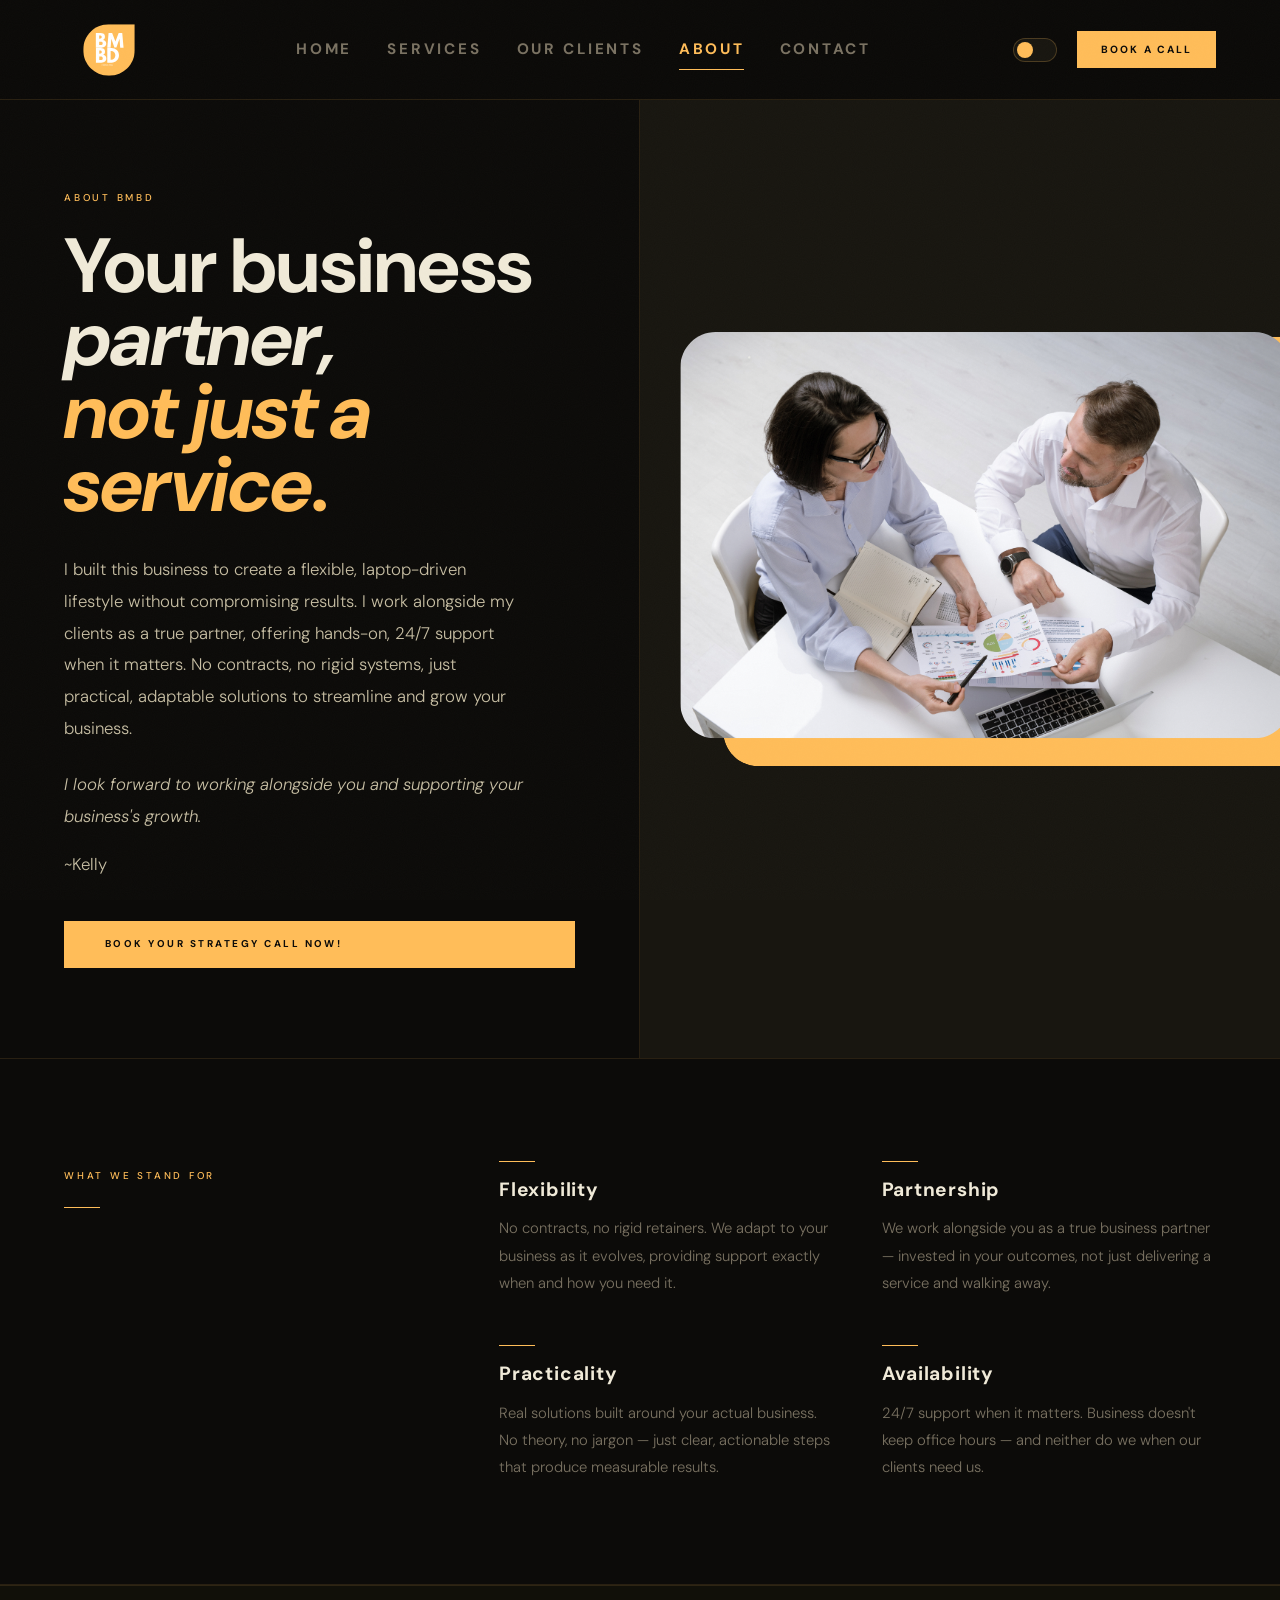
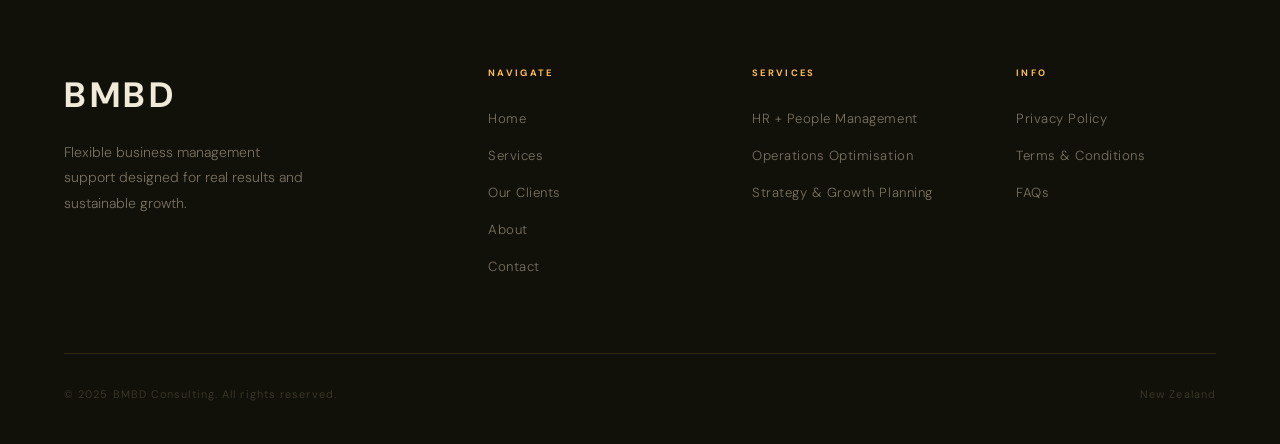
==== about.html @ 0a95f067 "Add full SEO audit improvements across all pages - Add keyword-rich title tags, meta descriptions, c" ====
<!DOCTYPE html>
<html lang="en">
<head>
<meta charset="UTF-8"/>
<meta name="viewport" content="width=device-width,initial-scale=1.0"/>
<title>About BMBD — Our Story & Consulting Approach | New Zealand</title>
<meta name="description" content="Meet Kelly, founder of BMBD Consulting. A flexible, no-contract business partner offering hands-on HR, operations, and strategy support for New Zealand businesses."/>
<meta name="robots" content="index, follow"/>
<link rel="canonical" href="https://bmbd.co.nz/about.html"/>
<meta property="og:type" content="website"/>
<meta property="og:url" content="https://bmbd.co.nz/about.html"/>
<meta property="og:title" content="About BMBD — Our Story & Consulting Approach | New Zealand"/>
<meta property="og:description" content="Meet Kelly, founder of BMBD Consulting. A flexible, no-contract business partner offering hands-on HR, operations, and strategy support for New Zealand businesses."/>
<meta property="og:site_name" content="BMBD Consulting"/>
<meta name="twitter:card" content="summary_large_image"/>
<meta name="twitter:title" content="About BMBD — Our Story & Consulting Approach | New Zealand"/>
<meta name="twitter:description" content="Meet Kelly, founder of BMBD Consulting. A flexible, no-contract business partner offering hands-on HR, operations, and strategy support for New Zealand businesses."/>
<link rel="preconnect" href="https://fonts.googleapis.com"/>
<link rel="preconnect" href="https://fonts.gstatic.com" crossorigin/>
<link href="https://fonts.googleapis.com/css2?family=DM+Sans:ital,opsz,wght@0,9..40,300;0,9..40,400;0,9..40,500;0,9..40,700;0,9..40,800;1,9..40,300;1,9..40,400;1,9..40,700&display=swap" rel="stylesheet"/>
<link rel="stylesheet" href="css/global.css"/>
<link rel="stylesheet" href="css/pages.css"/>
<style>
.nav-logo-img { height:90px;width:auto;display:block;transition:opacity 0.2s; }
.nav-logo-img:hover { opacity:0.8; }
[data-theme="light"] .nav-logo-img { filter:brightness(0) invert(0); }
.about-ai-img { width:100%;height:100%;object-fit:cover;object-position:center top;display:block;min-height:420px; }
</style>
</head>
<body>
<nav>
  <a href="index.html"><img src="logo.svg" alt="BMBD Consulting" class="nav-logo-img"/></a>
  <ul class="nav-links">
    <li><a href="index.html">Home</a></li>
    <li><a href="services.html">Services</a></li>
    <li><a href="testimonials.html">Our Clients</a></li>
    <li><a href="about.html">About</a></li>
    <li><a href="contact.html">Contact</a></li>
  </ul>
  <div class="nav-right">
    <button class="theme-btn" aria-label="Toggle theme"></button>
    <a href="contact.html" class="nav-book">Book a Call</a>
    <button class="hamburger" onclick="toggleMenu()" aria-label="Menu"><span></span><span></span><span></span></button>
  </div>
</nav>
<div class="mobile-menu" id="mobileMenu">
  <a href="index.html" onclick="closeMenu()">Home</a>
  <a href="services.html" onclick="closeMenu()">Services</a>
  <a href="testimonials.html" onclick="closeMenu()">Our Clients</a>
  <a href="about.html" onclick="closeMenu()">About</a>
  <a href="contact.html" onclick="closeMenu()">Contact</a>
</div>
<div class="page">
  <!-- HERO -->
  <section class="about-hero">
    <div class="about-hero-left reveal">
      <span class="eyebrow" style="margin-bottom:1.5rem;display:block;">About BMBD</span>
      <h1 class="display-lg">Your business<br><em class="italic">partner,</em><br><em class="italic gold">not just a service.</em></h1>
      <p class="body-lg" style="max-width:460px;margin-top:2rem;margin-bottom:1.5rem;">I built this business to create a flexible, laptop-driven lifestyle without compromising results. I work alongside my clients as a true partner, offering hands-on, 24/7 support when it matters. No contracts, no rigid systems, just practical, adaptable solutions to streamline and grow your business.</p>
      <p class="body-lg" style="max-width:460px;margin-bottom:1rem;font-style:italic;">I look forward to working alongside you and supporting your business's growth.</p>
      <p class="body-lg" style="max-width:460px;margin-bottom:2.5rem;">~Kelly</p>
      <a href="contact.html" class="btn btn-gold">Book your strategy call now!</a>
    </div>
    <div class="about-hero-right">
      <img src="img-about.svg" alt="Kelly — BMBD Consulting" class="about-ai-img"/>
    </div>
  </section>

  <!-- VALUES -->
  <section style="padding:8vw 5vw;border-bottom:1px solid var(--border);">
    <div style="display:grid;grid-template-columns:1fr 2fr;gap:6vw;align-items:start;">
      <div>
        <span class="eyebrow">What We Stand For</span>
        <div class="rule-gold" style="margin-top:1.25rem;"></div>
      </div>
      <div class="values-grid">
        <div class="value-item reveal">
          <span class="rule-gold"></span>
          <span class="value-title">Flexibility</span>
          <p class="body-md">No contracts, no rigid retainers. We adapt to your business as it evolves, providing support exactly when and how you need it.</p>
        </div>
        <div class="value-item reveal" style="transition-delay:0.1s;">
          <span class="rule-gold"></span>
          <span class="value-title">Partnership</span>
          <p class="body-md">We work alongside you as a true business partner — invested in your outcomes, not just delivering a service and walking away.</p>
        </div>
        <div class="value-item reveal" style="transition-delay:0.2s;">
          <span class="rule-gold"></span>
          <span class="value-title">Practicality</span>
          <p class="body-md">Real solutions built around your actual business. No theory, no jargon — just clear, actionable steps that produce measurable results.</p>
        </div>
        <div class="value-item reveal" style="transition-delay:0.3s;">
          <span class="rule-gold"></span>
          <span class="value-title">Availability</span>
          <p class="body-md">24/7 support when it matters. Business doesn't keep office hours — and neither do we when our clients need us.</p>
        </div>
      </div>
    </div>
  </section>
</div>
<footer>
  <div class="footer-inner">
    <div>
      <div class="footer-brand">BMBD</div>
      <p class="footer-tagline">Flexible business management support designed for real results and sustainable growth.</p>
    </div>
    <div>
      <div class="footer-col-title">Navigate</div>
      <ul class="footer-links">
        <li><a href="index.html">Home</a></li>
        <li><a href="services.html">Services</a></li>
        <li><a href="testimonials.html">Our Clients</a></li>
        <li><a href="about.html">About</a></li>
        <li><a href="contact.html">Contact</a></li>
      </ul>
    </div>
    <div>
      <div class="footer-col-title">Services</div>
      <ul class="footer-links">
        <li><a href="services.html">HR + People Management</a></li>
        <li><a href="services.html">Operations Optimisation</a></li>
        <li><a href="services.html">Strategy & Growth Planning</a></li>
      </ul>
    </div>
    <div>
      <div class="footer-col-title">Info</div>
      <ul class="footer-links">
        <li><a href="#">Privacy Policy</a></li>
        <li><a href="#">Terms & Conditions</a></li>
        <li><a href="#">FAQs</a></li>
      </ul>
    </div>
  </div>
  <div class="footer-bottom">
    <span class="footer-copy">© 2025 BMBD Consulting. All rights reserved.</span>
    <span class="footer-copy">New Zealand</span>
  </div>
</footer>
<script src="js/global.js"></script>
</body>
</html>
---- css/global.css ----
@import url('https://fonts.googleapis.com/css2?family=DM+Sans:ital,opsz,wght@0,9..40,300;0,9..40,400;0,9..40,500;0,9..40,700;0,9..40,800;1,9..40,300;1,9..40,400;1,9..40,700&display=swap');

*, *::before, *::after { box-sizing: border-box; margin: 0; padding: 0; }

:root {
  /* DARK (default) */
  --bg:           #0C0B09;
  --bg2:          #111009;
  --bg3:          #181610;
  --surface:      #1E1C14;
  --ink:          #F0EAD8;
  --ink2:         #C8BFA4;
  --ink3:         #7A7262;
  --ink4:         #3A3628;
  --gold:         #FFBD59;
  --gold2:        #FFD07A;
  --gold-faint:   rgba(255,189,89,0.08);
  --border:       rgba(255,189,89,0.12);
  --border2:      rgba(255,189,89,0.22);
  --white:        #F0EAD8;
  --nav-h:        100px;
  --ease:         cubic-bezier(0.4, 0, 0.2, 1);
}

[data-theme="light"] {
  --bg:           #F5F0E8;
  --bg2:          #EDE8DF;
  --bg3:          #E4DDD1;
  --surface:      #FFFFFF;
  --ink:          #1A1810;
  --ink2:         #3A3628;
  --ink3:         #7A7262;
  --ink4:         #B8B0A0;
  --gold:         #CC9900;
  --gold2:        #E8A800;
  --gold-faint:   rgba(204,153,0,0.07);
  --border:       rgba(204,153,0,0.15);
  --border2:      rgba(204,153,0,0.30);
  --white:        #FFFFFF;
}

html { scroll-behavior: smooth; }

body {
  font-family: 'DM Sans', sans-serif;
  background: var(--bg);
  color: var(--ink);
  line-height: 1.65;
  overflow-x: hidden;
  transition: background 0.45s var(--ease), color 0.45s var(--ease);
}

/* grain */
body::after {
  content: '';
  position: fixed; inset: 0;
  pointer-events: none;
  z-index: 9000;
  opacity: 0.022;
  background-image: url("data:image/svg+xml,%3Csvg viewBox='0 0 200 200' xmlns='http://www.w3.org/2000/svg'%3E%3Cfilter id='n'%3E%3CfeTurbulence type='fractalNoise' baseFrequency='0.85' numOctaves='4' stitchTiles='stitch'/%3E%3C/filter%3E%3Crect width='100%25' height='100%25' filter='url(%23n)'/%3E%3C/svg%3E");
  background-size: 180px;
}

/* ── NAV ── */
nav {
  position: fixed; top: 0; left: 0; right: 0;
  z-index: 800;
  height: var(--nav-h);
  display: flex; align-items: center; justify-content: space-between;
  padding: 0 5vw;
  background: rgba(12,11,9,0.88);
  backdrop-filter: blur(18px);
  -webkit-backdrop-filter: blur(18px);
  border-bottom: 1px solid var(--border);
  transition: background 0.45s var(--ease), border-color 0.45s var(--ease);
}

[data-theme="light"] nav {
  background: rgba(245,240,232,0.88);
}

.nav-logo {
  font-family: 'DM Sans', sans-serif;
  font-size: 1.65rem;
  font-weight: 700;
  letter-spacing: 0.12em;
  text-transform: uppercase;
  color: var(--ink);
  text-decoration: none;
  line-height: 1;
}

.nav-logo span { color: var(--gold); }

.nav-links {
  display: flex; gap: 0; list-style: none;
}

.nav-links a {
  display: block;
  padding: 0.45rem 1.1rem;
  font-size: 0.95rem;
  font-weight: 700;
  letter-spacing: 0.18em;
  text-transform: uppercase;
  color: var(--ink3);
  text-decoration: none;
  position: relative;
  transition: color 0.25s, font-weight 0.15s;
}

.nav-links a::after {
  content: '';
  position: absolute;
  bottom: -1px; left: 1.1rem; right: 1.1rem;
  height: 1px;
  background: var(--gold);
  transform: scaleX(0);
  transition: transform 0.3s var(--ease);
}

/* hover = normal weight (not bold), just colour change */
.nav-links a:hover { color: var(--ink); font-weight: 400; }
.nav-links a:hover::after,
.nav-links a.active::after { transform: scaleX(1); }
.nav-links a.active { color: var(--gold); }

.nav-right { display: flex; align-items: center; gap: 1.25rem; }

/* theme toggle */
.theme-btn {
  width: 44px; height: 24px;
  background: var(--bg3);
  border: 1px solid var(--border2);
  border-radius: 12px;
  position: relative;
  cursor: pointer;
  transition: background 0.3s;
  flex-shrink: 0;
}
.theme-btn::after {
  content: '';
  position: absolute;
  top: 3px; left: 3px;
  width: 16px; height: 16px;
  border-radius: 50%;
  background: var(--gold);
  transition: transform 0.3s var(--ease);
}
[data-theme="light"] .theme-btn::after { transform: translateX(20px); }

.nav-book {
  font-family: 'DM Sans', sans-serif;
  font-size: 0.65rem;
  font-weight: 700;
  letter-spacing: 0.2em;
  text-transform: uppercase;
  color: var(--bg);
  background: var(--gold);
  border: none;
  padding: 0.6rem 1.5rem;
  text-decoration: none;
  transition: background 0.25s, color 0.25s, font-size 0.25s, letter-spacing 0.25s, padding 0.25s;
}
[data-theme="light"] .nav-book { color: #1A1810; }
.nav-book:hover {
  background: var(--gold2);
  font-size: 0.8rem;
  letter-spacing: 0.25em;
  padding: 0.6rem 1.8rem;
}

.hamburger {
  display: none; flex-direction: column; gap: 5px;
  background: none; border: none; padding: 4px; cursor: pointer;
}
.hamburger span { display: block; width: 22px; height: 1px; background: var(--ink); transition: all 0.3s; }

.mobile-menu {
  display: none; position: fixed; top: var(--nav-h); left: 0; right: 0;
  background: var(--bg2); border-bottom: 1px solid var(--border);
  padding: 2rem 5vw; z-index: 799;
  flex-direction: column; gap: 0;
}
.mobile-menu.open { display: flex; }
.mobile-menu a {
  font-family: 'DM Sans', sans-serif;
  font-size: 2rem; font-weight: 700;
  letter-spacing: 0.06em;
  color: var(--ink); text-decoration: none;
  padding: 1rem 0; border-bottom: 1px solid var(--border);
  transition: color 0.2s;
}
.mobile-menu a:hover { color: var(--gold); }

/* ── PAGE WRAPPER ── */
.page { padding-top: var(--nav-h); }

/* ── TYPE SCALE ── */
.display-xl {
  font-family: 'DM Sans', sans-serif;
  font-size: clamp(4.5rem, 11vw, 13rem);
  font-weight: 800; line-height: 0.92; letter-spacing: -0.02em;
  color: var(--ink);
}
.display-lg {
  font-family: 'DM Sans', sans-serif;
  font-size: clamp(2.8rem, 6vw, 7rem);
  font-weight: 700; line-height: 0.95; letter-spacing: -0.01em;
  color: var(--ink);
}
.display-md {
  font-family: 'DM Sans', sans-serif;
  font-size: clamp(2rem, 4vw, 4.5rem);
  font-weight: 700; line-height: 1.05;
  color: var(--ink);
}
.display-sm {
  font-family: 'DM Sans', sans-serif;
  font-size: clamp(1.4rem, 2.5vw, 2.2rem);
  font-weight: 700; line-height: 1.2;
  color: var(--ink);
}

.eyebrow {
  font-size: 0.62rem; font-weight: 500;
  letter-spacing: 0.28em; text-transform: uppercase;
  color: var(--gold);
}

.body-lg { font-size: 1.05rem; font-weight: 300; line-height: 1.9; color: var(--ink2); }
.body-md { font-size: 0.925rem; font-weight: 300; line-height: 1.85; color: var(--ink3); }

/* ── BUTTONS ── */
.btn {
  display: inline-block;
  font-family: 'DM Sans', sans-serif;
  font-size: 0.62rem; font-weight: 700;
  letter-spacing: 0.25em; text-transform: uppercase;
  padding: 0.9rem 2.5rem;
  text-decoration: none;
  border: 1px solid currentColor;
  transition: background 0.3s, color 0.3s, border-color 0.3s;
  cursor: pointer;
}
.btn-gold { background: var(--gold); color: var(--bg); border-color: var(--gold); }
.btn-gold:hover { background: var(--gold2); border-color: var(--gold2); }
.btn-outline { background: transparent; color: var(--gold); border-color: var(--border2); }
.btn-outline:hover { background: var(--gold-faint); border-color: var(--gold); }
.btn-ghost { background: transparent; color: var(--ink2); border-color: var(--border); }
.btn-ghost:hover { border-color: var(--gold); color: var(--gold); }

/* ── DIVIDERS ── */
.rule { width: 100%; height: 1px; background: var(--border); }
.rule-gold { width: 36px; height: 1px; background: var(--gold); display: block; }

/* marquee removed */

/* ── SCROLL REVEAL ── */
.reveal { opacity: 0; transform: translateY(24px); transition: opacity 0.75s var(--ease), transform 0.75s var(--ease); }
.reveal.visible { opacity: 1; transform: translateY(0); }

/* ── FOOTER ── */
footer {
  background: var(--bg2);
  border-top: 1px solid var(--border);
  padding: 5rem 5vw 2.5rem;
}
.footer-inner {
  display: grid;
  grid-template-columns: 1.8fr 1fr 1fr 1fr;
  gap: 4rem;
  padding-bottom: 4rem;
  border-bottom: 1px solid var(--border);
  margin-bottom: 2rem;
}
.footer-brand {
  font-family: 'DM Sans', sans-serif;
  font-size: 2.2rem; font-weight: 700; letter-spacing: 0.1em;
  text-transform: uppercase; color: var(--ink); margin-bottom: 1rem;
}
.footer-tagline { font-size: 0.875rem; font-weight: 300; color: var(--ink3); line-height: 1.8; max-width: 240px; }
.footer-col-title { font-size: 0.58rem; font-weight: 700; letter-spacing: 0.25em; text-transform: uppercase; color: var(--gold); margin-bottom: 1.5rem; }
.footer-links { list-style: none; }
.footer-links li { margin-bottom: 0.65rem; }
.footer-links a { font-size: 0.825rem; font-weight: 300; color: var(--ink3); text-decoration: none; letter-spacing: 0.04em; transition: color 0.2s; }
.footer-links a:hover { color: var(--gold); }
.footer-bottom { display: flex; justify-content: space-between; align-items: center; }
.footer-copy { font-size: 0.68rem; letter-spacing: 0.1em; color: var(--ink4); }

/* ── UTIL ── */
.gold { color: var(--gold); }
.italic { font-style: italic; }
.pad-section { padding: 8vw 5vw; }
.pad-h { padding-left: 5vw; padding-right: 5vw; }

/* page enter */
@keyframes fadeUp { from { opacity:0; transform:translateY(18px); } to { opacity:1; transform:translateY(0); } }
.page-enter { animation: fadeUp 0.6s var(--ease) both; }

/* ── RESPONSIVE ── */
@media (max-width: 900px) {
  .nav-links, .nav-book { display: none; }
  .hamburger { display: flex; }
  .footer-inner { grid-template-columns: 1fr 1fr; gap: 2.5rem; }
}
@media (max-width: 580px) {
  .footer-inner { grid-template-columns: 1fr; }
  .footer-bottom { flex-direction: column; gap: 0.5rem; text-align: center; }
}
---- css/pages.css ----
/* ═══════════════════════════════
   ABOUT
═══════════════════════════════ */
.about-hero {
  display: grid; grid-template-columns: 1fr 1fr;
  border-bottom: 1px solid var(--border);
  min-height: calc(70vh - var(--nav-h));
}
.about-hero-left {
  padding: 7vw 5vw;
  display: flex; flex-direction: column; justify-content: center;
  border-right: 1px solid var(--border);
}
.about-hero-right {
  background: var(--bg3);
  display: flex; align-items: stretch; justify-content: center;
  overflow: hidden;
  min-height: 480px;
}
.about-frame {
  border: 1px solid var(--border2);
  padding: 3rem;
  position: relative;
}
.about-frame::before {
  content: '';
  position: absolute;
  top: 12px; left: 12px; right: -12px; bottom: -12px;
  border: 1px solid var(--border);
  pointer-events: none;
}

.about-philosophy {
  display: grid; grid-template-columns: 1fr 2fr;
  gap: 6vw; align-items: start;
  padding: 8vw 5vw;
  border-bottom: 1px solid var(--border);
}
.philosophy-quote {
  font-family: 'DM Sans', sans-serif;
  font-size: clamp(1.3rem, 2.5vw, 2rem);
  font-weight: 700; font-style: italic;
  line-height: 1.55; color: var(--ink);
  border-left: 1px solid var(--gold);
  padding-left: 2rem;
}

.values-grid {
  display: grid; grid-template-columns: 1fr 1fr;
  gap: 3rem;
}
.value-item { }
.value-title {
  font-family: 'DM Sans', sans-serif;
  font-size: 1.2rem; font-weight: 700; letter-spacing: 0.04em;
  color: var(--ink); margin-bottom: 0.6rem; margin-top: 0.75rem;
  display: block;
}

.about-team { padding: 8vw 5vw; }
.team-grid {
  display: grid; grid-template-columns: repeat(3, 1fr);
  gap: 1px; background: var(--border);
  margin-top: 3.5rem;
}
.team-card {
  background: var(--bg);
  padding: 2.75rem 2.25rem;
  transition: background 0.3s var(--ease);
}
.team-card:hover { background: var(--bg3); }
.team-initials {
  width: 52px; height: 52px;
  border: 1px solid var(--border2);
  display: flex; align-items: center; justify-content: center;
  font-family: 'DM Sans', sans-serif;
  font-size: 1rem; letter-spacing: 0.1em; color: var(--gold);
  margin-bottom: 1.5rem;
}
.team-name {
  font-family: 'DM Sans', sans-serif;
  font-size: 1.25rem; font-weight: 700; letter-spacing: 0.04em;
  color: var(--ink); display: block; margin-bottom: 0.2rem;
}
.team-role { font-size: 0.6rem; font-weight: 700; letter-spacing: 0.2em; text-transform: uppercase; color: var(--gold); display: block; margin-bottom: 1rem; }
.team-bio { font-size: 0.85rem; font-weight: 300; color: var(--ink3); line-height: 1.8; }

/* ═══════════════════════════════
   SERVICES
═══════════════════════════════ */
.services-hero {
  padding: 7vw 5vw 0;
  border-bottom: 1px solid var(--border);
}
.services-hero-split {
  display: grid;
  grid-template-columns: 1fr 1fr;
  gap: 5vw;
  align-items: stretch;
  padding-bottom: 5vw;
}
.services-hero-text { display: flex; flex-direction: column; justify-content: center; }
.services-hero-img-wrap {
  overflow: hidden;
  border: 1px solid var(--border2);
  min-height: 480px;
  position: relative;
}
.services-photo-img {
  position: absolute;
  inset: 0;
  width: 100%;
  height: 100%;
  object-fit: cover;
  object-position: center;
  display: block;
}

.services-list {
  padding: 3vw 5vw 4vw;
  display: flex; flex-direction: column; gap: 0.75rem;
}
.service-row {
  display: grid;
  grid-template-columns: 72px 1.2fr 1.8fr 120px;
  gap: 3rem; align-items: center;
  padding: 2rem 2.25rem;
  border: 1px solid var(--border2);
  border-left: 4px solid var(--gold);
  background: var(--bg2);
  position: relative; overflow: hidden;
  transition: background 0.3s var(--ease), box-shadow 0.3s var(--ease);
  cursor: default;
}
.service-row:hover {
  background: var(--bg3);
  box-shadow: 0 4px 24px rgba(255,189,89,0.08);
}

.service-num {
  font-family: 'DM Sans', sans-serif;
  font-size: 1rem; font-weight: 700;
  color: var(--gold);
  width: 52px; height: 52px;
  border: 2px solid var(--gold);
  background: var(--gold-faint);
  display: flex; align-items: center; justify-content: center;
  flex-shrink: 0;
  transition: color 0.3s, background 0.3s;
}
.service-row:hover .service-num { background: var(--gold); color: var(--bg); }

.service-name {
  font-family: 'DM Sans', sans-serif;
  font-size: 1.5rem; font-weight: 700; letter-spacing: 0.02em; color: var(--ink);
}
.service-desc { font-size: 0.85rem; font-weight: 300; color: var(--ink3); line-height: 1.8; }
.service-tag {
  font-size: 0.58rem; font-weight: 700; letter-spacing: 0.2em;
  text-transform: uppercase; color: var(--ink4);
  border: 1px solid var(--border); padding: 0.35rem 0.9rem;
  text-align: center; white-space: nowrap;
  transition: border-color 0.3s, color 0.3s;
}
.service-row:hover .service-tag { border-color: var(--gold); color: var(--gold); }

.process-section {
  background: var(--bg2);
  padding: 8vw 5vw;
  border-top: 1px solid var(--border);
}
.process-grid {
  display: grid; grid-template-columns: repeat(4,1fr);
  gap: 3rem; margin-top: 4rem;
}
.process-item { }
.process-step-num {
  font-family: 'DM Sans', sans-serif;
  font-size: 4rem; font-weight: 700; line-height: 1;
  color: var(--border); display: block; margin-bottom: 1rem;
}
.process-step-name {
  font-family: 'DM Sans', sans-serif;
  font-size: 1.2rem; font-weight: 700; letter-spacing: 0.04em;
  color: var(--ink); display: block; margin-bottom: 0.75rem;
}

.services-cta {
  padding: 6vw 5vw;
  display: flex; align-items: center; justify-content: space-between;
  background: var(--bg3);
  border-top: 1px solid var(--border);
  flex-wrap: wrap; gap: 2rem;
}

/* ═══════════════════════════════
   TESTIMONIALS
═══════════════════════════════ */
.testimonials-hero {
  padding: 7vw 5vw;
  text-align: center;
  border-bottom: 1px solid var(--border);
}
.testimonials-hero .display-lg { margin: 1.25rem auto 0; max-width: 700px; }

.featured-testimonials {
  display: grid; grid-template-columns: 1fr 1fr;
  gap: 1px; background: var(--border);
  border-bottom: 1px solid var(--border);
}
.t-featured {
  background: var(--bg);
  padding: 4rem 4vw;
  position: relative;
  transition: background 0.3s var(--ease);
}
.t-featured:hover { background: var(--bg3); }

.t-quote-dec {
  font-family: 'DM Sans', sans-serif;
  font-size: 6rem; line-height: 0.6;
  color: var(--gold); opacity: 0.15;
  position: absolute; top: 2.5rem; left: 3rem;
  pointer-events: none;
}

.t-stars { color: var(--gold); letter-spacing: 3px; font-size: 0.7rem; margin-bottom: 1.5rem; }

.t-body {
  font-family: 'DM Sans', sans-serif;
  font-size: 1.1rem; font-weight: 400; font-style: italic;
  color: var(--ink2); line-height: 1.9; margin-bottom: 2.5rem;
}

.t-author {
  display: flex; align-items: center; gap: 1rem;
  padding-top: 1.5rem; border-top: 1px solid var(--border);
}
.t-avatar {
  width: 40px; height: 40px;
  border: 1px solid var(--border2);
  display: flex; align-items: center; justify-content: center;
  font-family: 'DM Sans', sans-serif;
  font-size: 0.85rem; letter-spacing: 0.08em; color: var(--gold);
  flex-shrink: 0;
}
.t-name { font-size: 0.78rem; font-weight: 700; letter-spacing: 0.1em; text-transform: uppercase; color: var(--ink); display: block; }
.t-role { font-size: 0.7rem; font-weight: 300; color: var(--ink3); margin-top: 0.15rem; }

.t-grid-section { padding: 7vw 5vw; }
.t-grid {
  display: grid; grid-template-columns: repeat(3,1fr);
  gap: 1px; background: var(--border); margin-top: 3rem;
}
.t-card {
  background: var(--bg); padding: 2.5rem 2rem;
  transition: background 0.3s var(--ease);
}
.t-card:hover { background: var(--bg3); }
.t-card-body {
  font-family: 'DM Sans', sans-serif;
  font-size: 1rem; font-weight: 400; font-style: italic;
  color: var(--ink2); line-height: 1.85; margin-bottom: 1.5rem;
}

.t-cta {
  padding: 6vw 5vw;
  display: flex; align-items: center; justify-content: space-between;
  border-top: 1px solid var(--border);
  background: var(--bg2); flex-wrap: wrap; gap: 2rem;
}

/* ═══════════════════════════════
   CONTACT
═══════════════════════════════ */
.contact-layout {
  display: grid; grid-template-columns: 1fr 1fr;
  min-height: calc(100vh - var(--nav-h));
}

.contact-left {
  background: var(--bg2);
  border-right: 1px solid var(--border);
  padding: 7vw 5vw;
  display: flex; flex-direction: column; justify-content: space-between;
  position: relative; overflow: hidden;
}

.contact-left::before {
  content: '';
  position: absolute; bottom: -120px; right: -80px;
  width: 320px; height: 320px;
  border-radius: 50%;
  border: 1px solid var(--border);
  pointer-events: none;
}
.contact-left::after {
  content: '';
  position: absolute; bottom: -60px; right: -20px;
  width: 200px; height: 200px;
  border-radius: 50%;
  border: 1px solid var(--border);
  pointer-events: none;
}

.contact-headline {
  font-family: 'DM Sans', sans-serif;
  font-size: clamp(2.8rem, 5vw, 6rem);
  font-weight: 800; line-height: 0.95; letter-spacing: -0.02em;
  color: var(--ink); margin: 1.5rem 0 3rem;
}
.contact-headline em { font-style: italic; color: var(--gold); }

.contact-detail { display: flex; gap: 1.25rem; align-items: flex-start; margin-bottom: 1.75rem; }
.contact-icon {
  width: 36px; height: 36px;
  border: 1px solid var(--border);
  display: flex; align-items: center; justify-content: center;
  flex-shrink: 0; margin-top: 2px;
}
.contact-icon svg { width: 14px; height: 14px; stroke: var(--gold); fill: none; stroke-width: 1.5; stroke-linecap: round; }
.c-label { font-size: 0.58rem; font-weight: 700; letter-spacing: 0.2em; text-transform: uppercase; color: var(--ink4); display: block; margin-bottom: 0.2rem; }
.c-value { font-family: 'DM Sans', sans-serif; font-size: 1rem; font-weight: 300; color: var(--ink2); }

.contact-social { display: flex; gap: 0.75rem; padding-top: 2rem; border-top: 1px solid var(--border); }
.social-btn {
  width: 36px; height: 36px; border: 1px solid var(--border);
  display: flex; align-items: center; justify-content: center;
  font-size: 0.6rem; font-weight: 700; letter-spacing: 0.05em;
  color: var(--ink3); text-decoration: none;
  transition: border-color 0.2s, color 0.2s;
}
.social-btn:hover { border-color: var(--gold); color: var(--gold); }

.contact-right { padding: 7vw 5vw; display: flex; flex-direction: column; justify-content: center; }

.field { margin-bottom: 1.35rem; }
.field label { display: block; font-size: 0.58rem; font-weight: 700; letter-spacing: 0.22em; text-transform: uppercase; color: var(--ink3); margin-bottom: 0.6rem; }
.field input,
.field textarea,
.field select {
  width: 100%;
  padding: 0.85rem 1rem;
  background: var(--bg2);
  border: 1px solid var(--border);
  font-family: 'DM Sans', sans-serif;
  font-size: 1rem; font-weight: 300;
  color: var(--ink);
  outline: none; appearance: none; -webkit-appearance: none;
  transition: border-color 0.25s, background 0.25s;
}
.field input:focus,
.field textarea:focus,
.field select:focus { border-color: var(--gold); background: var(--bg3); }
.field input::placeholder,
.field textarea::placeholder { color: var(--ink4); }
.field textarea { min-height: 120px; resize: vertical; }
.form-2col { display: grid; grid-template-columns: 1fr 1fr; gap: 1rem; }

.form-bottom { display: flex; justify-content: space-between; align-items: center; margin-top: 0.5rem; flex-wrap: wrap; gap: 1rem; }
.form-note { font-size: 0.7rem; font-weight: 300; color: var(--ink3); font-style: italic; font-family: 'DM Sans', sans-serif; }

.success-msg {
  display: none; margin-top: 1rem;
  padding: 1rem 1.25rem;
  border: 1px solid rgba(255,189,89,0.3);
  background: rgba(255,189,89,0.05);
  font-family: 'DM Sans', sans-serif;
  font-size: 0.95rem; font-style: italic; color: var(--gold);
}

/* ═══════════════════════════════
   RESPONSIVE
═══════════════════════════════ */
@media (max-width: 900px) {
  .about-hero { grid-template-columns: 1fr; }
  .about-hero-left { border-right: none; border-bottom: 1px solid var(--border); }
  .about-hero-right { min-height: 280px; }
  .about-philosophy { grid-template-columns: 1fr; gap: 2.5rem; }
  .team-grid { grid-template-columns: 1fr 1fr; }
  .service-row { grid-template-columns: 52px 1fr; gap: 1.5rem; }
  .service-desc, .service-tag { display: none; }
  .process-grid { grid-template-columns: 1fr 1fr; gap: 2.5rem; }
  .featured-testimonials { grid-template-columns: 1fr; }
  .t-grid { grid-template-columns: 1fr 1fr; }
  .contact-layout { grid-template-columns: 1fr; }
  .contact-left { border-right: none; border-bottom: 1px solid var(--border); }
  .services-hero-split { grid-template-columns: 1fr; }
  .services-hero-img-wrap { min-height: 280px; position: relative; }
  .t-cta, .services-cta { flex-direction: column; align-items: flex-start; }
}
@media (max-width: 580px) {
  .t-grid { grid-template-columns: 1fr; }
  .team-grid { grid-template-columns: 1fr; }
  .process-grid { grid-template-columns: 1fr; }
  .form-2col { grid-template-columns: 1fr; }
  .values-grid { grid-template-columns: 1fr; }
}
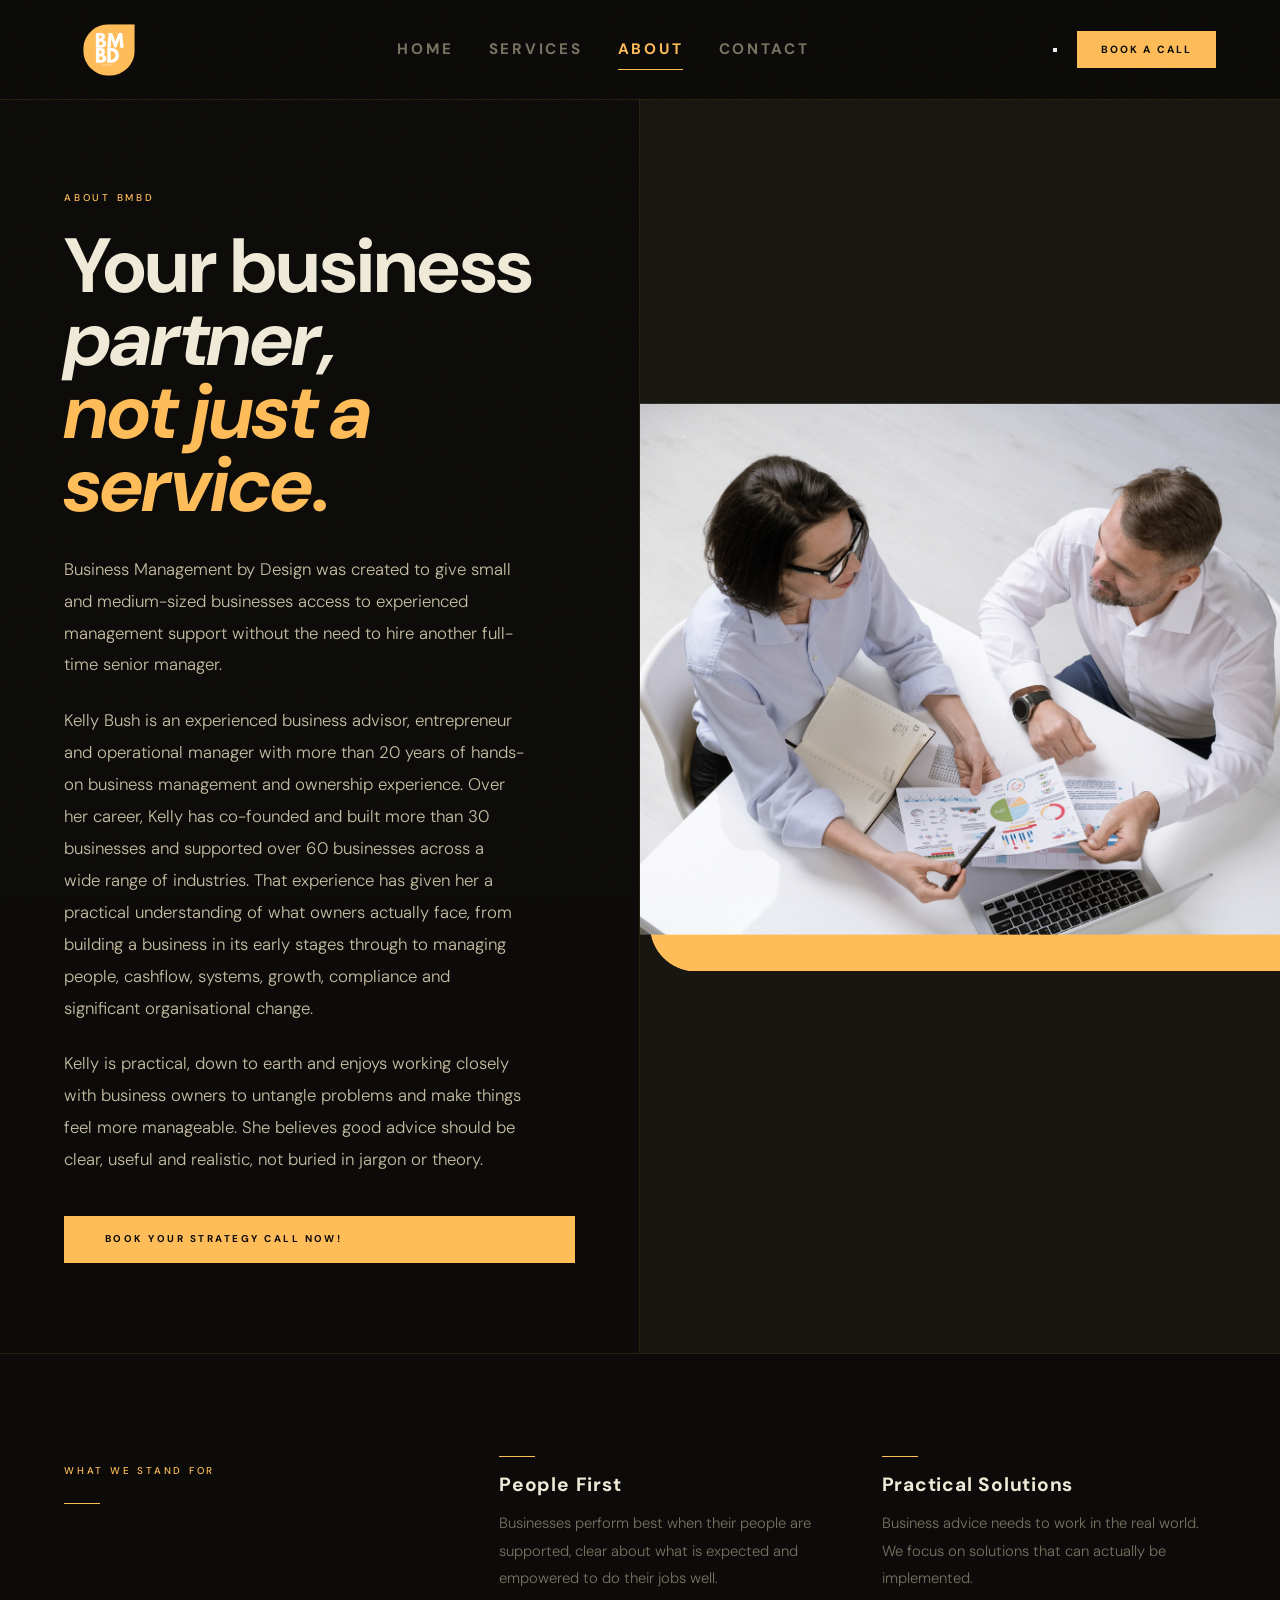
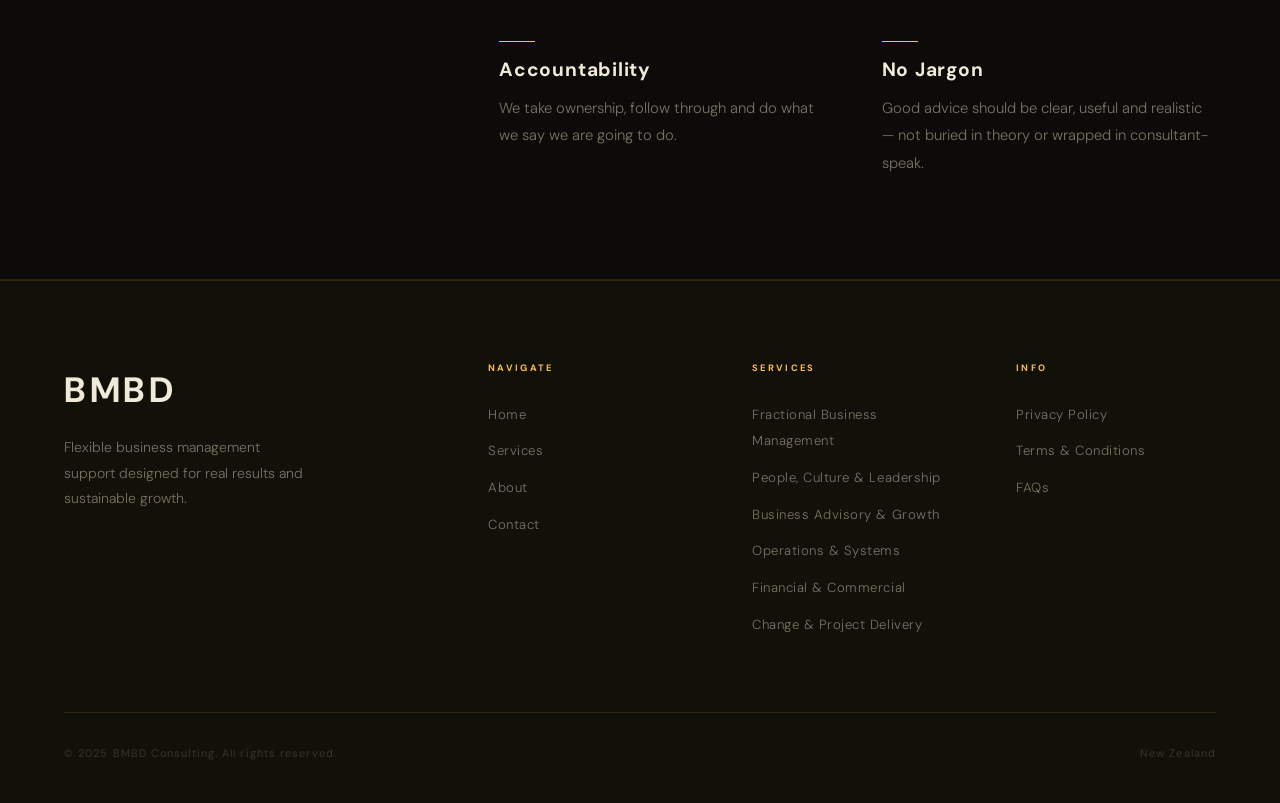
==== commit a0413177: "Update content: new hero, 6 services, Kelly bio, remove Our Clients nav - Home: hero changed to 'You" ====
--- a/about.html
+++ b/about.html
@@ -3,21 +3,9 @@
 <head>
 <meta charset="UTF-8"/>
 <meta name="viewport" content="width=device-width,initial-scale=1.0"/>
-<title>About BMBD — Our Story & Consulting Approach | New Zealand</title>
-<meta name="description" content="Meet Kelly, founder of BMBD Consulting. A flexible, no-contract business partner offering hands-on HR, operations, and strategy support for New Zealand businesses."/>
-<meta name="robots" content="index, follow"/>
-<link rel="canonical" href="https://bmbd.co.nz/about.html"/>
-<meta property="og:type" content="website"/>
-<meta property="og:url" content="https://bmbd.co.nz/about.html"/>
-<meta property="og:title" content="About BMBD — Our Story & Consulting Approach | New Zealand"/>
-<meta property="og:description" content="Meet Kelly, founder of BMBD Consulting. A flexible, no-contract business partner offering hands-on HR, operations, and strategy support for New Zealand businesses."/>
-<meta property="og:site_name" content="BMBD Consulting"/>
-<meta name="twitter:card" content="summary_large_image"/>
-<meta name="twitter:title" content="About BMBD — Our Story & Consulting Approach | New Zealand"/>
-<meta name="twitter:description" content="Meet Kelly, founder of BMBD Consulting. A flexible, no-contract business partner offering hands-on HR, operations, and strategy support for New Zealand businesses."/>
+<title>BMBD — About</title>
 <link rel="preconnect" href="https://fonts.googleapis.com"/>
-<link rel="preconnect" href="https://fonts.gstatic.com" crossorigin/>
-<link href="https://fonts.googleapis.com/css2?family=DM+Sans:ital,opsz,wght@0,9..40,300;0,9..40,400;0,9..40,500;0,9..40,700;0,9..40,800;1,9..40,300;1,9..40,400;1,9..40,700&display=swap" rel="stylesheet"/>
+<link href="https://fonts.googleapis.com/css2?family=Cormorant+Garamond:ital,wght@0,300;0,400;0,600;1,300;1,400&family=Jost:wght@300;400;500&display=swap" rel="stylesheet"/>
 <link rel="stylesheet" href="css/global.css"/>
 <link rel="stylesheet" href="css/pages.css"/>
 <style>
@@ -33,7 +21,6 @@
   <ul class="nav-links">
     <li><a href="index.html">Home</a></li>
     <li><a href="services.html">Services</a></li>
-    <li><a href="testimonials.html">Our Clients</a></li>
     <li><a href="about.html">About</a></li>
     <li><a href="contact.html">Contact</a></li>
   </ul>
@@ -46,7 +33,6 @@
 <div class="mobile-menu" id="mobileMenu">
   <a href="index.html" onclick="closeMenu()">Home</a>
   <a href="services.html" onclick="closeMenu()">Services</a>
-  <a href="testimonials.html" onclick="closeMenu()">Our Clients</a>
   <a href="about.html" onclick="closeMenu()">About</a>
   <a href="contact.html" onclick="closeMenu()">Contact</a>
 </div>
@@ -56,13 +42,13 @@
     <div class="about-hero-left reveal">
       <span class="eyebrow" style="margin-bottom:1.5rem;display:block;">About BMBD</span>
       <h1 class="display-lg">Your business<br><em class="italic">partner,</em><br><em class="italic gold">not just a service.</em></h1>
-      <p class="body-lg" style="max-width:460px;margin-top:2rem;margin-bottom:1.5rem;">I built this business to create a flexible, laptop-driven lifestyle without compromising results. I work alongside my clients as a true partner, offering hands-on, 24/7 support when it matters. No contracts, no rigid systems, just practical, adaptable solutions to streamline and grow your business.</p>
-      <p class="body-lg" style="max-width:460px;margin-bottom:1rem;font-style:italic;">I look forward to working alongside you and supporting your business's growth.</p>
-      <p class="body-lg" style="max-width:460px;margin-bottom:2.5rem;">~Kelly</p>
+      <p class="body-lg" style="max-width:460px;margin-top:2rem;margin-bottom:1.5rem;">Business Management by Design was created to give small and medium-sized businesses access to experienced management support without the need to hire another full-time senior manager.</p>
+      <p class="body-lg" style="max-width:460px;margin-bottom:1.5rem;">Kelly Bush is an experienced business advisor, entrepreneur and operational manager with more than 20 years of hands-on business management and ownership experience. Over her career, Kelly has co-founded and built more than 30 businesses and supported over 60 businesses across a wide range of industries. That experience has given her a practical understanding of what owners actually face, from building a business in its early stages through to managing people, cashflow, systems, growth, compliance and significant organisational change.</p>
+      <p class="body-lg" style="max-width:460px;margin-bottom:2.5rem;">Kelly is practical, down to earth and enjoys working closely with business owners to untangle problems and make things feel more manageable. She believes good advice should be clear, useful and realistic, not buried in jargon or theory.</p>
       <a href="contact.html" class="btn btn-gold">Book your strategy call now!</a>
     </div>
     <div class="about-hero-right">
-      <img src="img-about.svg" alt="Kelly — BMBD Consulting" class="about-ai-img"/>
+      <img src="img-about.svg" alt="Kelly Bush — BMBD Consulting" class="about-ai-img"/>
     </div>
   </section>
 
@@ -76,23 +62,23 @@
       <div class="values-grid">
         <div class="value-item reveal">
           <span class="rule-gold"></span>
-          <span class="value-title">Flexibility</span>
-          <p class="body-md">No contracts, no rigid retainers. We adapt to your business as it evolves, providing support exactly when and how you need it.</p>
+          <span class="value-title">People First</span>
+          <p class="body-md">Businesses perform best when their people are supported, clear about what is expected and empowered to do their jobs well.</p>
         </div>
         <div class="value-item reveal" style="transition-delay:0.1s;">
           <span class="rule-gold"></span>
-          <span class="value-title">Partnership</span>
-          <p class="body-md">We work alongside you as a true business partner — invested in your outcomes, not just delivering a service and walking away.</p>
+          <span class="value-title">Practical Solutions</span>
+          <p class="body-md">Business advice needs to work in the real world. We focus on solutions that can actually be implemented.</p>
         </div>
         <div class="value-item reveal" style="transition-delay:0.2s;">
           <span class="rule-gold"></span>
-          <span class="value-title">Practicality</span>
-          <p class="body-md">Real solutions built around your actual business. No theory, no jargon — just clear, actionable steps that produce measurable results.</p>
+          <span class="value-title">Accountability</span>
+          <p class="body-md">We take ownership, follow through and do what we say we are going to do.</p>
         </div>
         <div class="value-item reveal" style="transition-delay:0.3s;">
           <span class="rule-gold"></span>
-          <span class="value-title">Availability</span>
-          <p class="body-md">24/7 support when it matters. Business doesn't keep office hours — and neither do we when our clients need us.</p>
+          <span class="value-title">No Jargon</span>
+          <p class="body-md">Good advice should be clear, useful and realistic — not buried in theory or wrapped in consultant-speak.</p>
         </div>
       </div>
     </div>
@@ -109,7 +95,6 @@
       <ul class="footer-links">
         <li><a href="index.html">Home</a></li>
         <li><a href="services.html">Services</a></li>
-        <li><a href="testimonials.html">Our Clients</a></li>
         <li><a href="about.html">About</a></li>
         <li><a href="contact.html">Contact</a></li>
       </ul>
@@ -117,9 +102,12 @@
     <div>
       <div class="footer-col-title">Services</div>
       <ul class="footer-links">
-        <li><a href="services.html">HR + People Management</a></li>
-        <li><a href="services.html">Operations Optimisation</a></li>
-        <li><a href="services.html">Strategy & Growth Planning</a></li>
+        <li><a href="services.html">Fractional Business Management</a></li>
+        <li><a href="services.html">People, Culture & Leadership</a></li>
+        <li><a href="services.html">Business Advisory & Growth</a></li>
+        <li><a href="services.html">Operations & Systems</a></li>
+        <li><a href="services.html">Financial & Commercial</a></li>
+        <li><a href="services.html">Change & Project Delivery</a></li>
       </ul>
     </div>
     <div>
--- a/css/global.css
+++ b/css/global.css
@@ -22,23 +22,6 @@
   --ease:         cubic-bezier(0.4, 0, 0.2, 1);
 }
 
-[data-theme="light"] {
-  --bg:           #F5F0E8;
-  --bg2:          #EDE8DF;
-  --bg3:          #E4DDD1;
-  --surface:      #FFFFFF;
-  --ink:          #1A1810;
-  --ink2:         #3A3628;
-  --ink3:         #7A7262;
-  --ink4:         #B8B0A0;
-  --gold:         #CC9900;
-  --gold2:        #E8A800;
-  --gold-faint:   rgba(204,153,0,0.07);
-  --border:       rgba(204,153,0,0.15);
-  --border2:      rgba(204,153,0,0.30);
-  --white:        #FFFFFF;
-}
-
 html { scroll-behavior: smooth; }
 
 body {
@@ -75,10 +58,6 @@
   transition: background 0.45s var(--ease), border-color 0.45s var(--ease);
 }
 
-[data-theme="light"] nav {
-  background: rgba(245,240,232,0.88);
-}
-
 .nav-logo {
   font-family: 'DM Sans', sans-serif;
   font-size: 1.65rem;
@@ -127,28 +106,6 @@
 
 .nav-right { display: flex; align-items: center; gap: 1.25rem; }
 
-/* theme toggle */
-.theme-btn {
-  width: 44px; height: 24px;
-  background: var(--bg3);
-  border: 1px solid var(--border2);
-  border-radius: 12px;
-  position: relative;
-  cursor: pointer;
-  transition: background 0.3s;
-  flex-shrink: 0;
-}
-.theme-btn::after {
-  content: '';
-  position: absolute;
-  top: 3px; left: 3px;
-  width: 16px; height: 16px;
-  border-radius: 50%;
-  background: var(--gold);
-  transition: transform 0.3s var(--ease);
-}
-[data-theme="light"] .theme-btn::after { transform: translateX(20px); }
-
 .nav-book {
   font-family: 'DM Sans', sans-serif;
   font-size: 0.65rem;
@@ -162,7 +119,6 @@
   text-decoration: none;
   transition: background 0.25s, color 0.25s, font-size 0.25s, letter-spacing 0.25s, padding 0.25s;
 }
-[data-theme="light"] .nav-book { color: #1A1810; }
 .nav-book:hover {
   background: var(--gold2);
   font-size: 0.8rem;
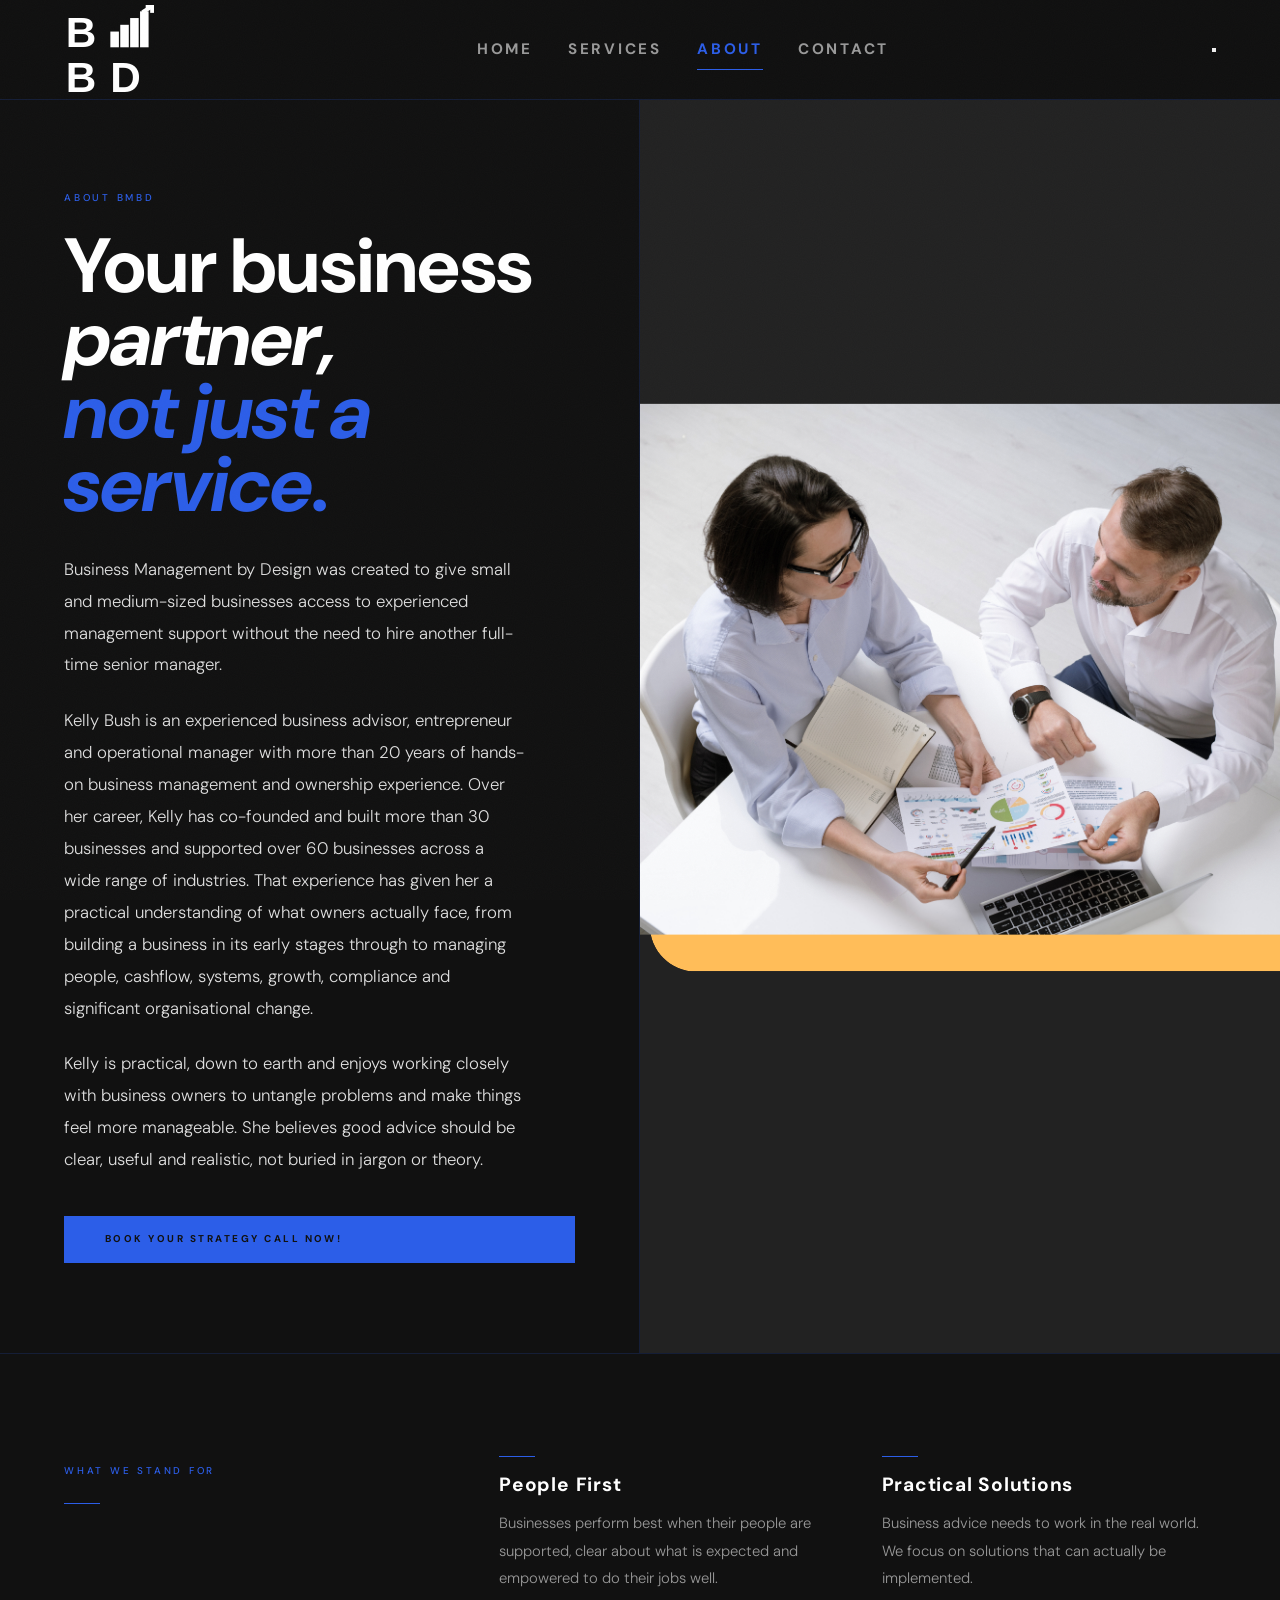
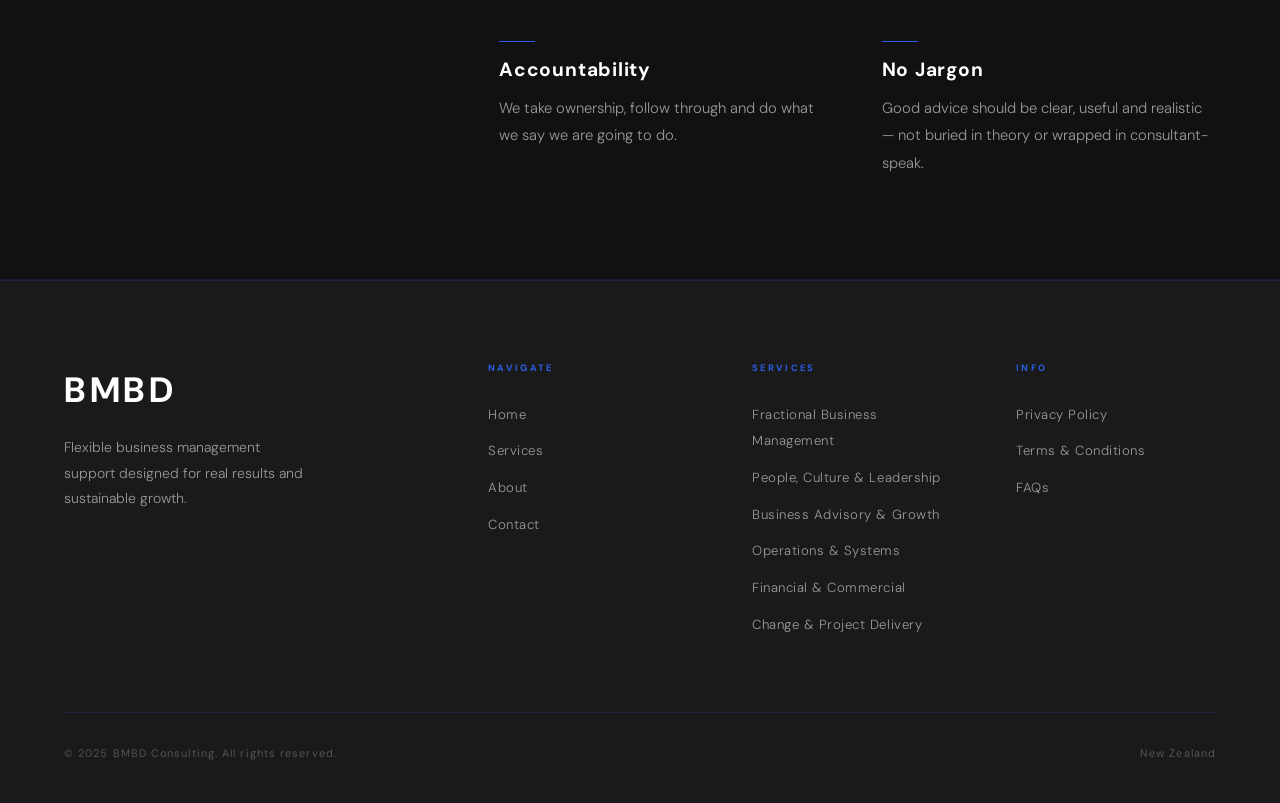
==== commit f4e4cf19: "Remove Book a Call button from nav on all pages Co-Authored-By: Claude Sonnet 4.6 <noreply@anthropic" ====
--- a/about.html
+++ b/about.html
@@ -3,9 +3,21 @@
 <head>
 <meta charset="UTF-8"/>
 <meta name="viewport" content="width=device-width,initial-scale=1.0"/>
-<title>BMBD — About</title>
+<title>About BMBD — Our Story & Consulting Approach | New Zealand</title>
+<meta name="description" content="Meet Kelly, founder of BMBD Consulting. A flexible, no-contract business partner offering hands-on HR, operations, and strategy support for New Zealand businesses."/>
+<meta name="robots" content="index, follow"/>
+<link rel="canonical" href="https://bmbd.co.nz/about.html"/>
+<meta property="og:type" content="website"/>
+<meta property="og:url" content="https://bmbd.co.nz/about.html"/>
+<meta property="og:title" content="About BMBD — Our Story & Consulting Approach | New Zealand"/>
+<meta property="og:description" content="Meet Kelly, founder of BMBD Consulting. A flexible, no-contract business partner offering hands-on HR, operations, and strategy support for New Zealand businesses."/>
+<meta property="og:site_name" content="BMBD Consulting"/>
+<meta name="twitter:card" content="summary_large_image"/>
+<meta name="twitter:title" content="About BMBD — Our Story & Consulting Approach | New Zealand"/>
+<meta name="twitter:description" content="Meet Kelly, founder of BMBD Consulting. A flexible, no-contract business partner offering hands-on HR, operations, and strategy support for New Zealand businesses."/>
 <link rel="preconnect" href="https://fonts.googleapis.com"/>
-<link href="https://fonts.googleapis.com/css2?family=Cormorant+Garamond:ital,wght@0,300;0,400;0,600;1,300;1,400&family=Jost:wght@300;400;500&display=swap" rel="stylesheet"/>
+<link rel="preconnect" href="https://fonts.gstatic.com" crossorigin/>
+<link href="https://fonts.googleapis.com/css2?family=DM+Sans:ital,opsz,wght@0,9..40,300;0,9..40,400;0,9..40,500;0,9..40,700;0,9..40,800;1,9..40,300;1,9..40,400;1,9..40,700&display=swap" rel="stylesheet"/>
 <link rel="stylesheet" href="css/global.css"/>
 <link rel="stylesheet" href="css/pages.css"/>
 <style>
@@ -26,7 +38,6 @@
   </ul>
   <div class="nav-right">
     <button class="theme-btn" aria-label="Toggle theme"></button>
-    <a href="contact.html" class="nav-book">Book a Call</a>
     <button class="hamburger" onclick="toggleMenu()" aria-label="Menu"><span></span><span></span><span></span></button>
   </div>
 </nav>
--- a/css/global.css
+++ b/css/global.css
@@ -3,21 +3,23 @@
 *, *::before, *::after { box-sizing: border-box; margin: 0; padding: 0; }
 
 :root {
-  /* DARK (default) */
-  --bg:           #0C0B09;
-  --bg2:          #111009;
-  --bg3:          #181610;
-  --surface:      #1E1C14;
-  --ink:          #F0EAD8;
-  --ink2:         #C8BFA4;
-  --ink3:         #7A7262;
-  --ink4:         #3A3628;
-  --gold:         #FFBD59;
-  --gold2:        #FFD07A;
-  --gold-faint:   rgba(255,189,89,0.08);
-  --border:       rgba(255,189,89,0.12);
-  --border2:      rgba(255,189,89,0.22);
-  --white:        #F0EAD8;
+  /* DARK (default) — coral / blue / black / white */
+  --bg:           #111111;
+  --bg2:          #1A1A1A;
+  --bg3:          #222222;
+  --surface:      #2A2A2A;
+  --ink:          #FFFFFF;
+  --ink2:         #E0E0E0;
+  --ink3:         #999999;
+  --ink4:         #555555;
+  --gold:         #2C5EE8;
+  --gold2:        #5580FF;
+  --gold-faint:   rgba(44,94,232,0.10);
+  --border:       rgba(44,94,232,0.18);
+  --border2:      rgba(44,94,232,0.35);
+  --coral:        #FF6B6B;
+  --coral2:       #FF8E8E;
+  --white:        #FFFFFF;
   --nav-h:        100px;
   --ease:         cubic-bezier(0.4, 0, 0.2, 1);
 }
@@ -51,7 +53,7 @@
   height: var(--nav-h);
   display: flex; align-items: center; justify-content: space-between;
   padding: 0 5vw;
-  background: rgba(12,11,9,0.88);
+  background: rgba(17,17,17,0.92);
   backdrop-filter: blur(18px);
   -webkit-backdrop-filter: blur(18px);
   border-bottom: 1px solid var(--border);
@@ -155,7 +157,7 @@
 /* ── TYPE SCALE ── */
 .display-xl {
   font-family: 'DM Sans', sans-serif;
-  font-size: clamp(4.5rem, 11vw, 13rem);
+  font-size: clamp(2.8rem, 6vw, 7rem);
   font-weight: 800; line-height: 0.92; letter-spacing: -0.02em;
   color: var(--ink);
 }
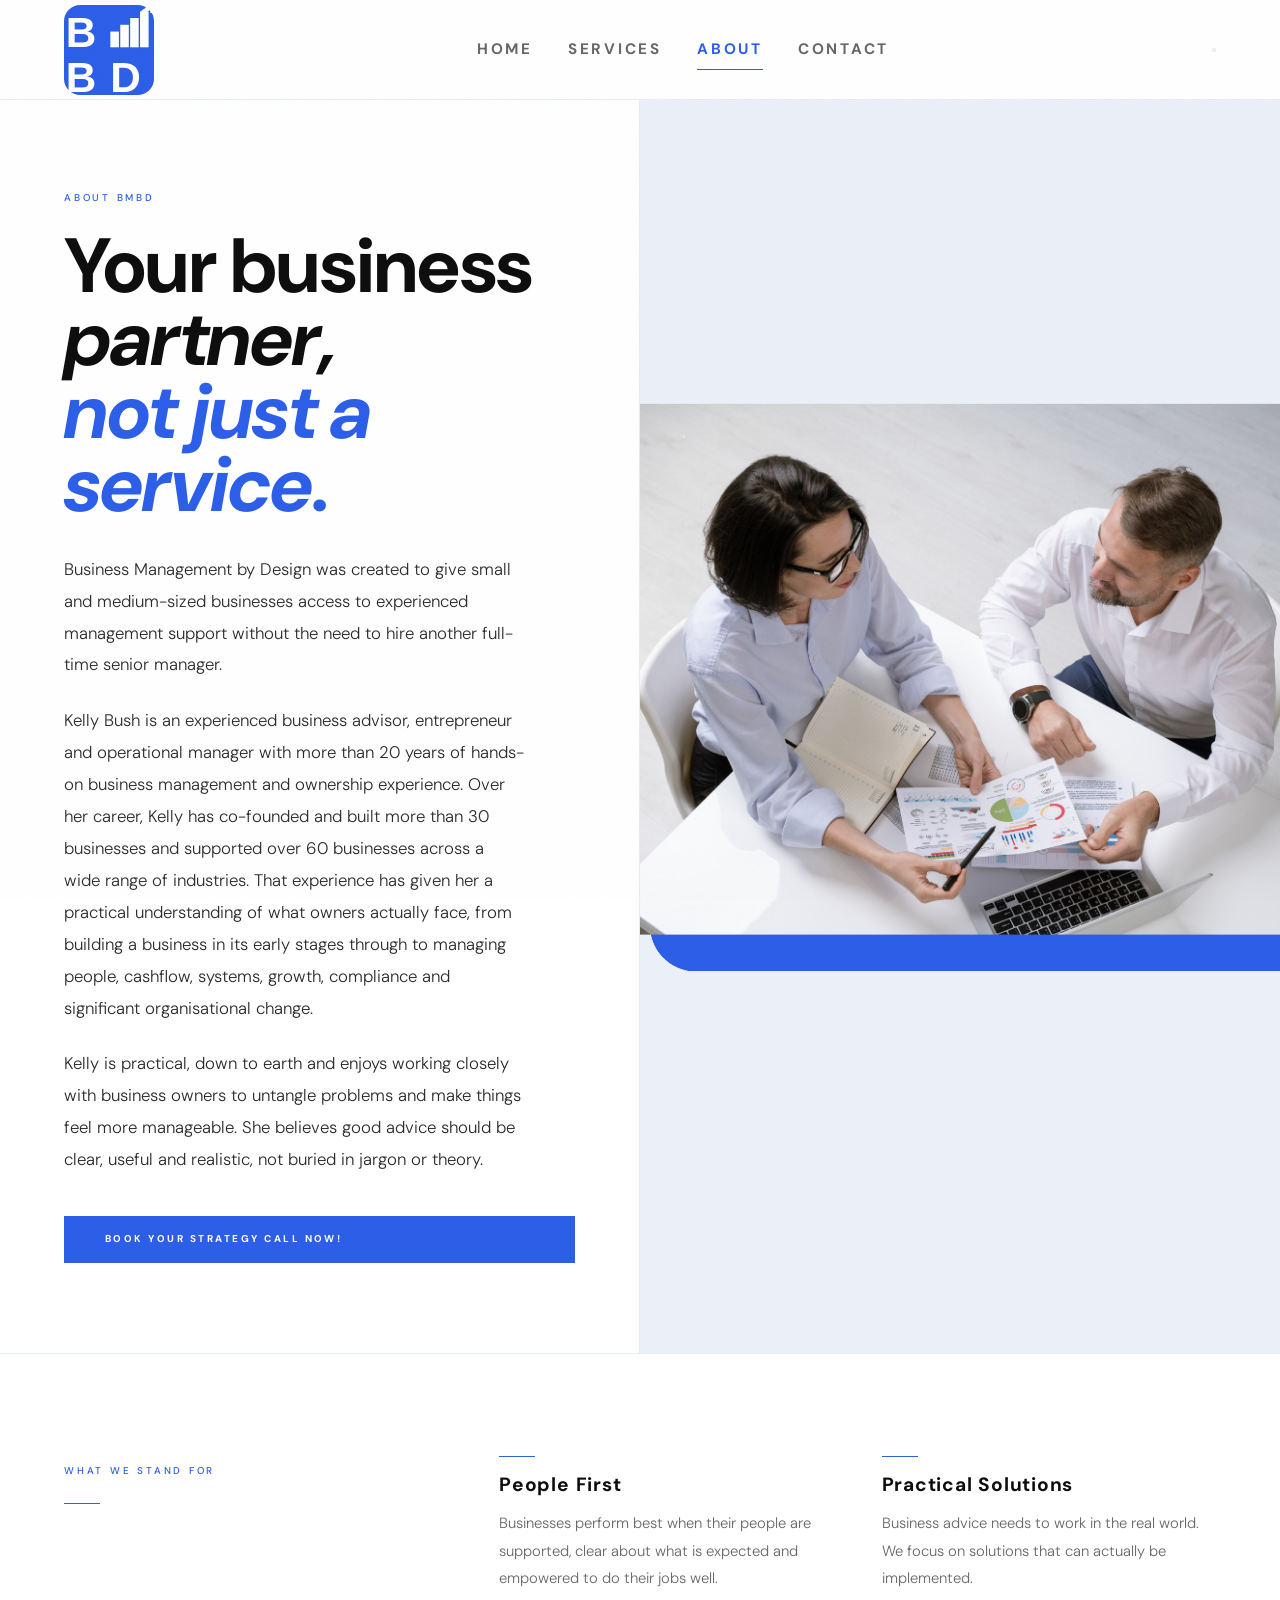
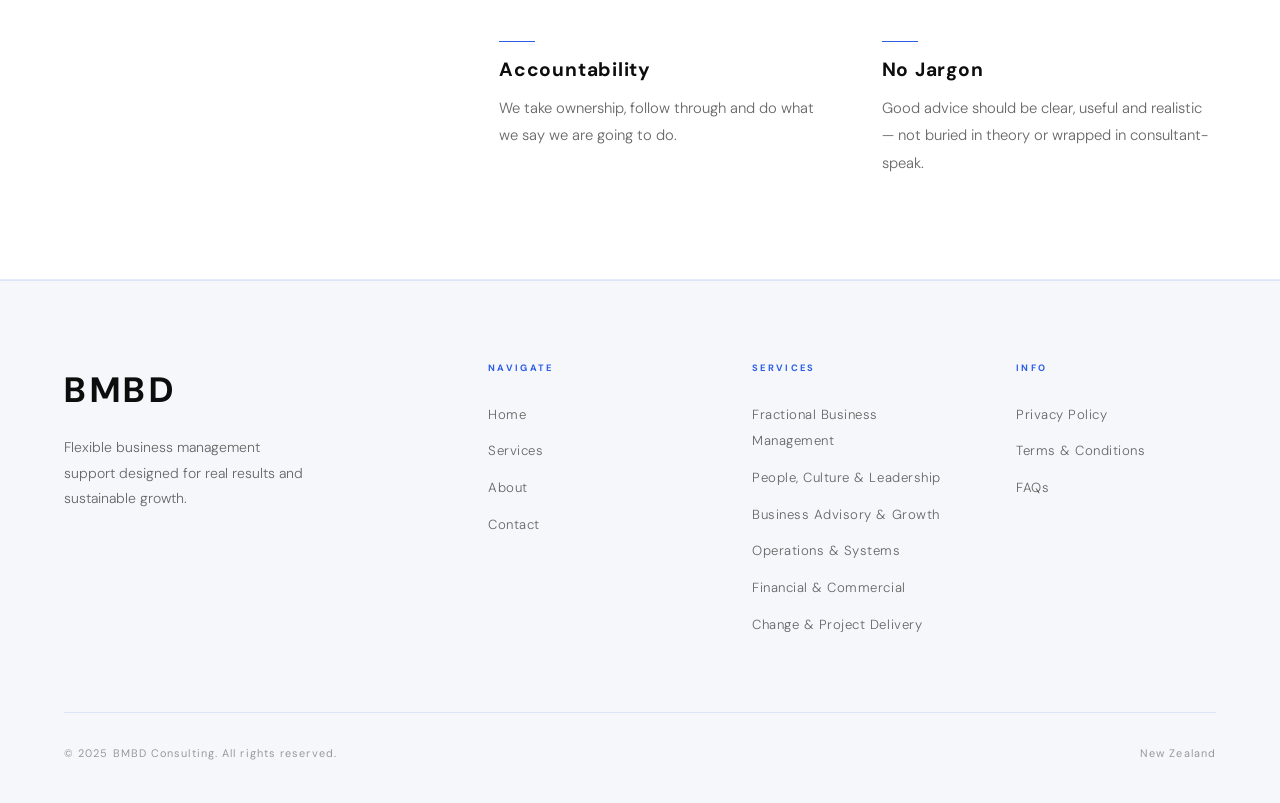
==== commit f3d38e80: "Fix logo to show blue rounded square on white background - Add blue rounded square background to log" ====
--- a/about.html
+++ b/about.html
@@ -23,7 +23,7 @@
 <style>
 .nav-logo-img { height:90px;width:auto;display:block;transition:opacity 0.2s; }
 .nav-logo-img:hover { opacity:0.8; }
-[data-theme="light"] .nav-logo-img { filter:brightness(0) invert(0); }
+[data-theme="light"] .nav-logo-img { filter:none; }
 .about-ai-img { width:100%;height:100%;object-fit:cover;object-position:center top;display:block;min-height:420px; }
 </style>
 </head>
--- a/css/global.css
+++ b/css/global.css
@@ -3,7 +3,28 @@
 *, *::before, *::after { box-sizing: border-box; margin: 0; padding: 0; }
 
 :root {
-  /* DARK (default) — coral / blue / black / white */
+  /* LIGHT (default) */
+  --bg:           #FFFFFF;
+  --bg2:          #F5F7FA;
+  --bg3:          #EBF0F8;
+  --surface:      #E0E6F0;
+  --ink:          #0D0D0D;
+  --ink2:         #2A2A2A;
+  --ink3:         #666666;
+  --ink4:         #999999;
+  --gold:         #2C5EE8;
+  --gold2:        #5580FF;
+  --gold-faint:   rgba(44,94,232,0.08);
+  --border:       rgba(44,94,232,0.12);
+  --border2:      rgba(44,94,232,0.30);
+  --coral:        #FF6B6B;
+  --coral2:       #FF8E8E;
+  --white:        #FFFFFF;
+  --nav-h:        100px;
+  --ease:         cubic-bezier(0.4, 0, 0.2, 1);
+}
+
+[data-theme="dark"] {
   --bg:           #111111;
   --bg2:          #1A1A1A;
   --bg3:          #222222;
@@ -12,16 +33,9 @@
   --ink2:         #E0E0E0;
   --ink3:         #999999;
   --ink4:         #555555;
-  --gold:         #2C5EE8;
-  --gold2:        #5580FF;
   --gold-faint:   rgba(44,94,232,0.10);
   --border:       rgba(44,94,232,0.18);
   --border2:      rgba(44,94,232,0.35);
-  --coral:        #FF6B6B;
-  --coral2:       #FF8E8E;
-  --white:        #FFFFFF;
-  --nav-h:        100px;
-  --ease:         cubic-bezier(0.4, 0, 0.2, 1);
 }
 
 html { scroll-behavior: smooth; }
@@ -53,12 +67,14 @@
   height: var(--nav-h);
   display: flex; align-items: center; justify-content: space-between;
   padding: 0 5vw;
-  background: rgba(17,17,17,0.92);
+  background: rgba(255,255,255,0.95);
   backdrop-filter: blur(18px);
   -webkit-backdrop-filter: blur(18px);
   border-bottom: 1px solid var(--border);
   transition: background 0.45s var(--ease), border-color 0.45s var(--ease);
 }
+
+[data-theme="dark"] nav { background: rgba(17,17,17,0.92); }
 
 .nav-logo {
   font-family: 'DM Sans', sans-serif;
--- a/css/pages.css
+++ b/css/pages.css
@@ -134,7 +134,7 @@
 }
 .service-row:hover {
   background: var(--bg3);
-  box-shadow: 0 4px 24px rgba(255,189,89,0.08);
+  box-shadow: 0 4px 24px rgba(44,94,232,0.10);
 }
 
 .service-num {
@@ -363,8 +363,8 @@
 .success-msg {
   display: none; margin-top: 1rem;
   padding: 1rem 1.25rem;
-  border: 1px solid rgba(255,189,89,0.3);
-  background: rgba(255,189,89,0.05);
+  border: 1px solid rgba(44,94,232,0.35);
+  background: rgba(44,94,232,0.05);
   font-family: 'DM Sans', sans-serif;
   font-size: 0.95rem; font-style: italic; color: var(--gold);
 }
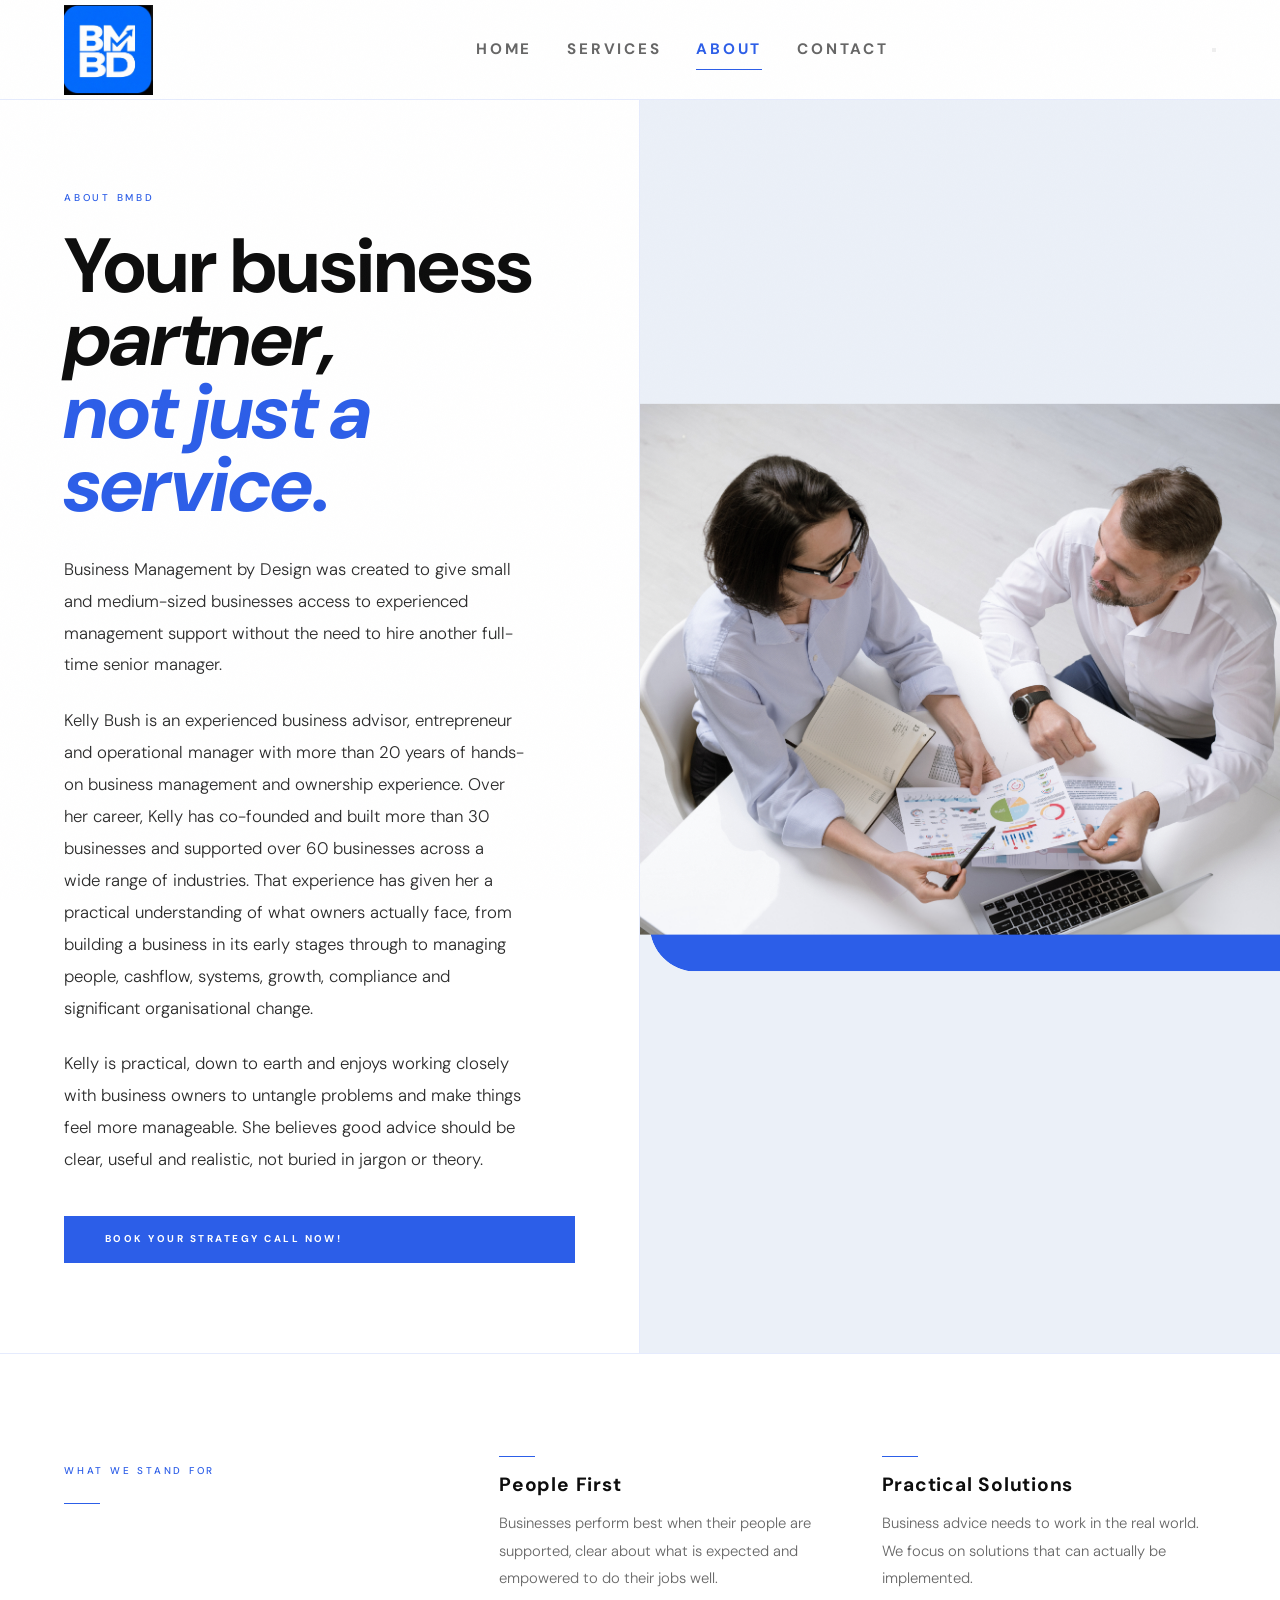
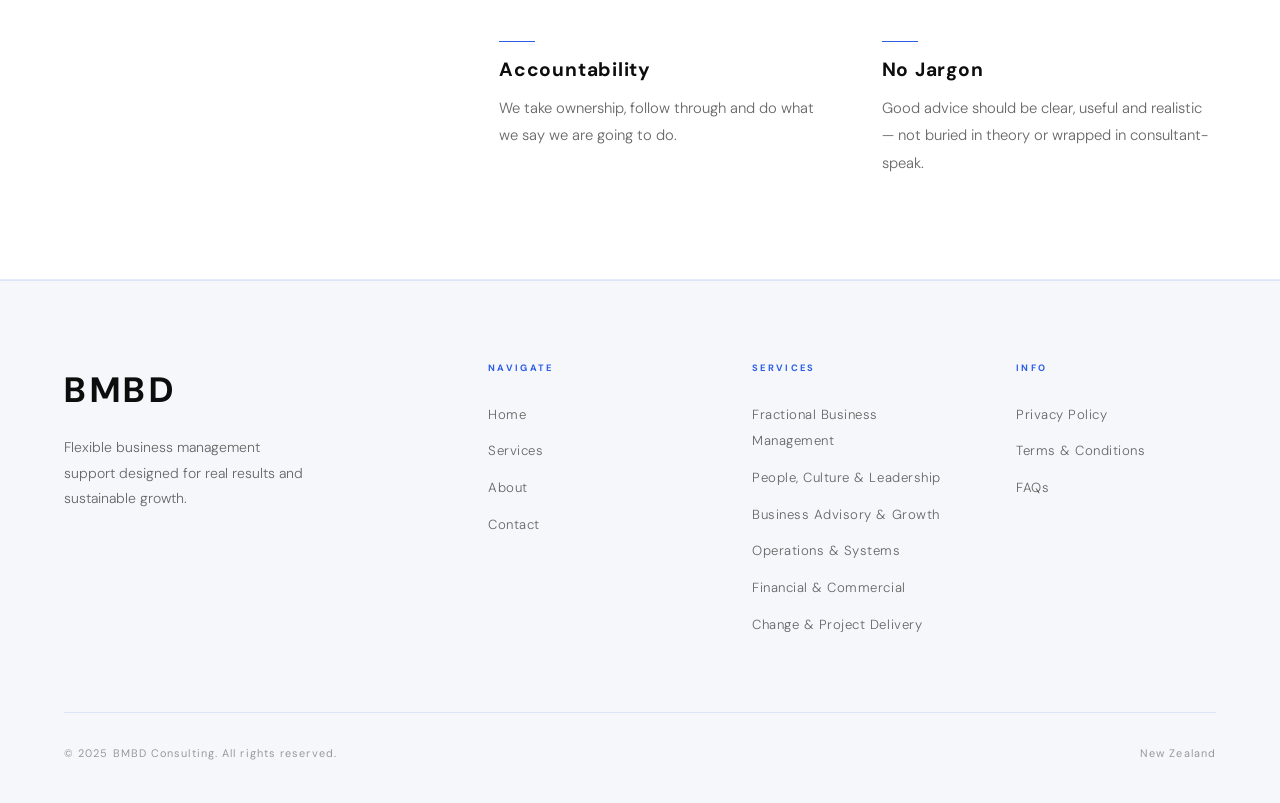
==== commit b2fd4e21: "Use provided logo PNG directly instead of recreated SVG Co-Authored-By: Claude Sonnet 4.6 <noreply@a" ====
--- a/about.html
+++ b/about.html
@@ -29,7 +29,7 @@
 </head>
 <body>
 <nav>
-  <a href="index.html"><img src="logo.svg" alt="BMBD Consulting" class="nav-logo-img"/></a>
+  <a href="index.html"><img src="logo.png" alt="BMBD Consulting" class="nav-logo-img"/></a>
   <ul class="nav-links">
     <li><a href="index.html">Home</a></li>
     <li><a href="services.html">Services</a></li>
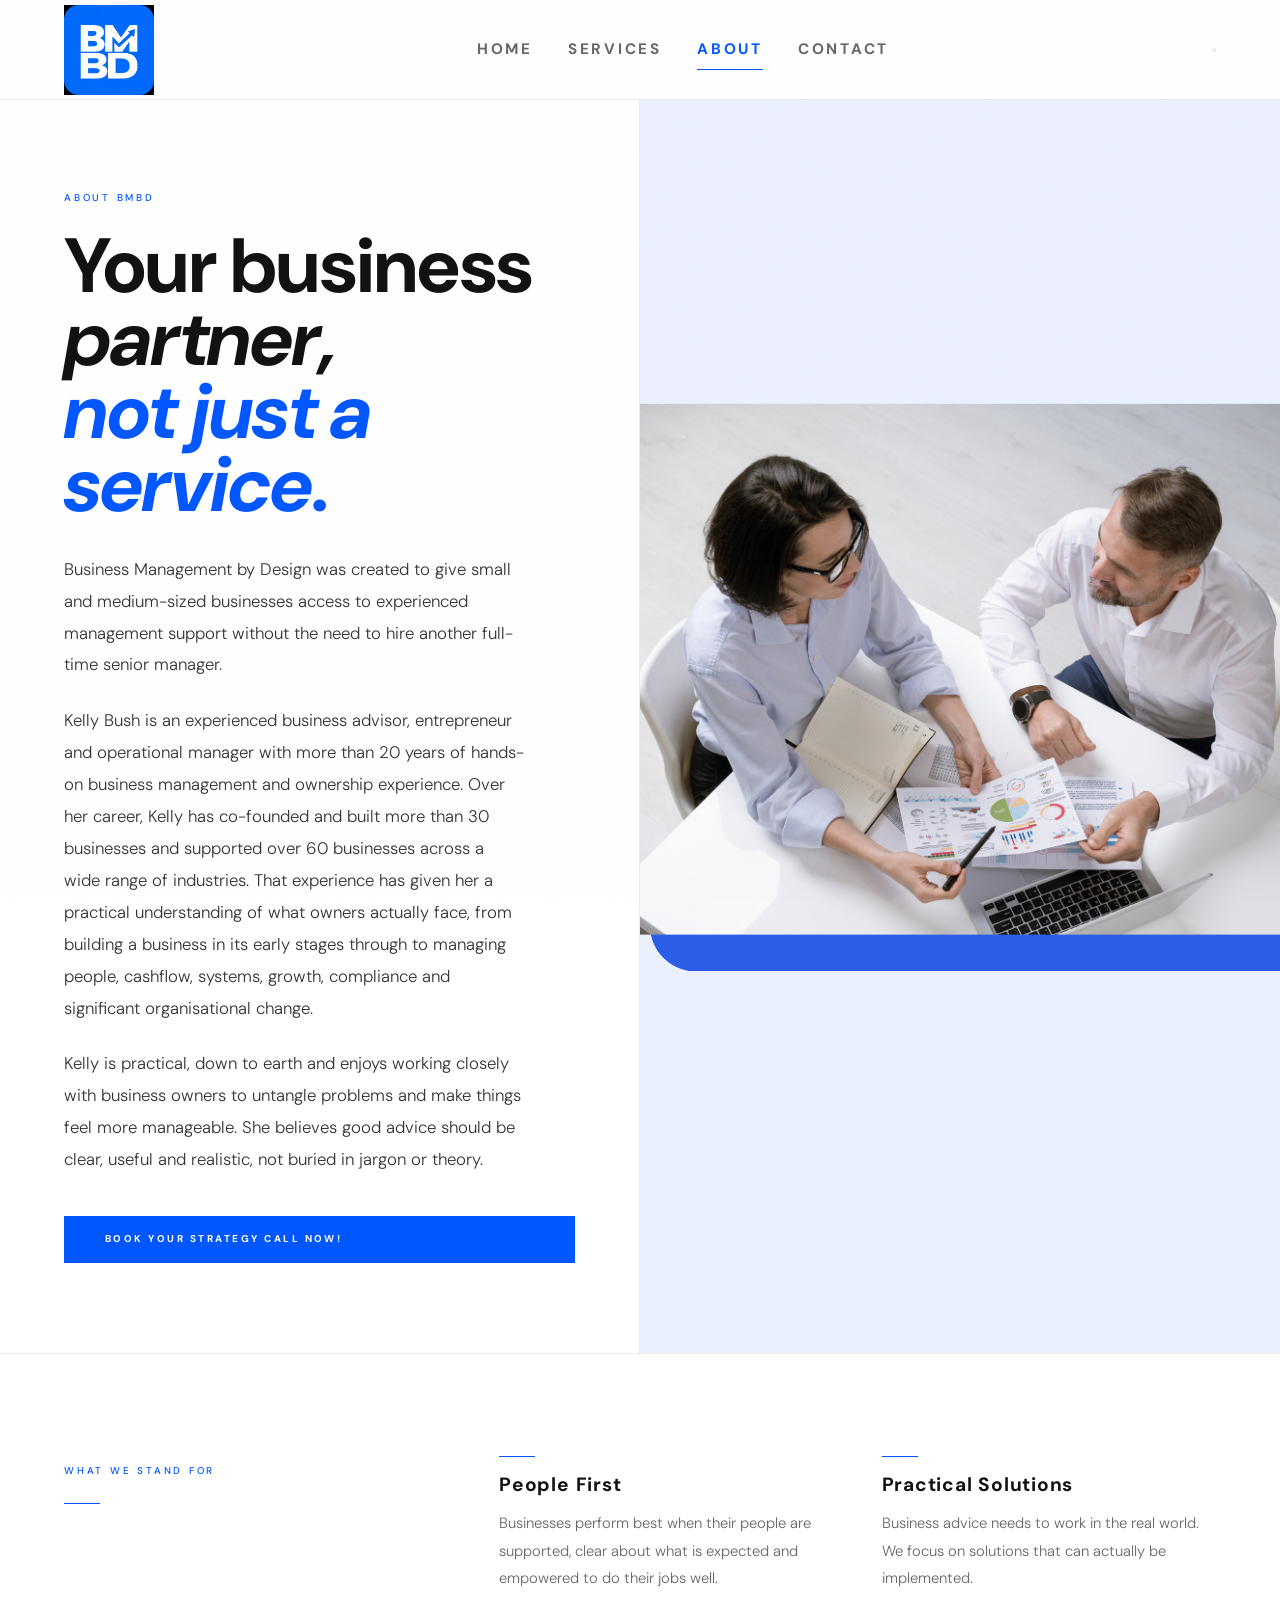
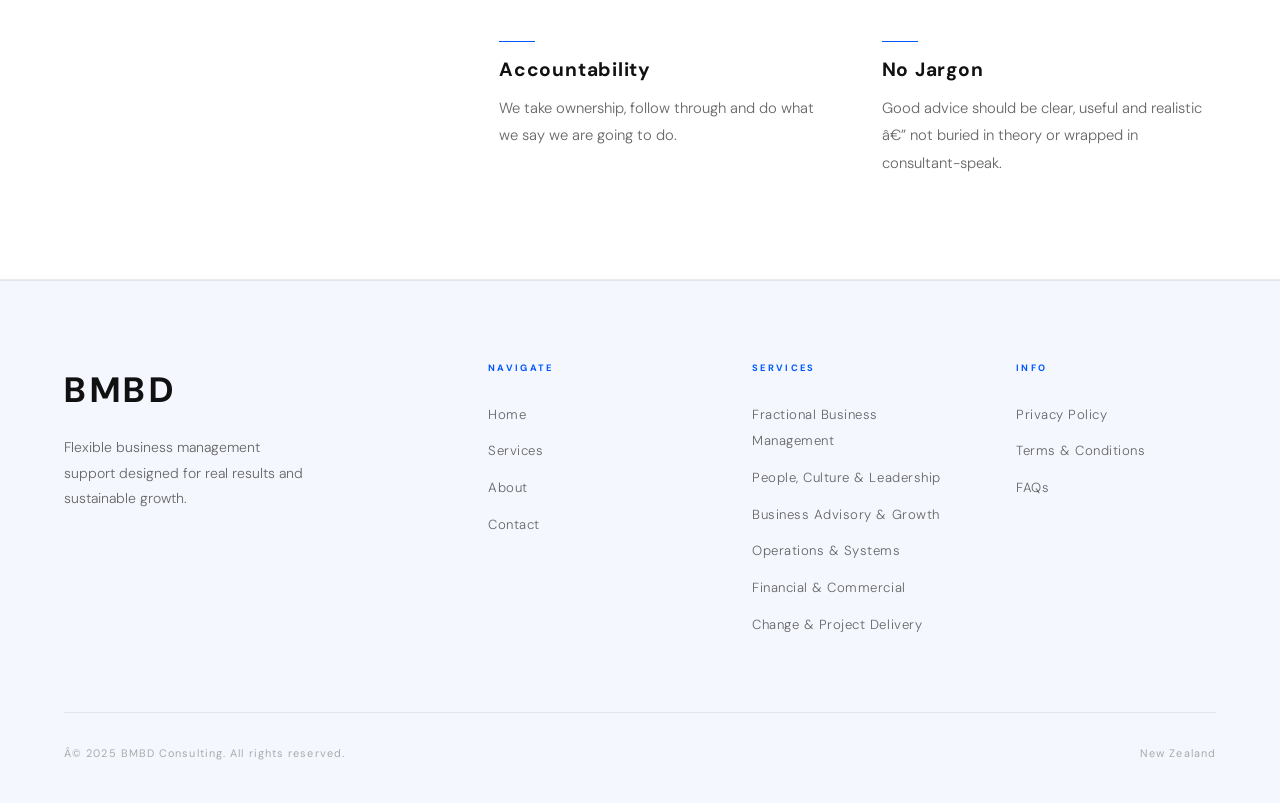
==== commit 39ebedc5: "Use actual BMBD logo image (logo.jpg) instead of SVG recreation Co-Authored-By: Claude Sonnet 4.6 <n" ====
--- a/about.html
+++ b/about.html
@@ -1,19 +1,19 @@
-<!DOCTYPE html>
+﻿<!DOCTYPE html>
 <html lang="en">
 <head>
 <meta charset="UTF-8"/>
 <meta name="viewport" content="width=device-width,initial-scale=1.0"/>
-<title>About BMBD — Our Story & Consulting Approach | New Zealand</title>
+<title>About BMBD â€” Our Story & Consulting Approach | New Zealand</title>
 <meta name="description" content="Meet Kelly, founder of BMBD Consulting. A flexible, no-contract business partner offering hands-on HR, operations, and strategy support for New Zealand businesses."/>
 <meta name="robots" content="index, follow"/>
 <link rel="canonical" href="https://bmbd.co.nz/about.html"/>
 <meta property="og:type" content="website"/>
 <meta property="og:url" content="https://bmbd.co.nz/about.html"/>
-<meta property="og:title" content="About BMBD — Our Story & Consulting Approach | New Zealand"/>
+<meta property="og:title" content="About BMBD â€” Our Story & Consulting Approach | New Zealand"/>
 <meta property="og:description" content="Meet Kelly, founder of BMBD Consulting. A flexible, no-contract business partner offering hands-on HR, operations, and strategy support for New Zealand businesses."/>
 <meta property="og:site_name" content="BMBD Consulting"/>
 <meta name="twitter:card" content="summary_large_image"/>
-<meta name="twitter:title" content="About BMBD — Our Story & Consulting Approach | New Zealand"/>
+<meta name="twitter:title" content="About BMBD â€” Our Story & Consulting Approach | New Zealand"/>
 <meta name="twitter:description" content="Meet Kelly, founder of BMBD Consulting. A flexible, no-contract business partner offering hands-on HR, operations, and strategy support for New Zealand businesses."/>
 <link rel="preconnect" href="https://fonts.googleapis.com"/>
 <link rel="preconnect" href="https://fonts.gstatic.com" crossorigin/>
@@ -23,13 +23,13 @@
 <style>
 .nav-logo-img { height:90px;width:auto;display:block;transition:opacity 0.2s; }
 .nav-logo-img:hover { opacity:0.8; }
-[data-theme="light"] .nav-logo-img { filter:none; }
+
 .about-ai-img { width:100%;height:100%;object-fit:cover;object-position:center top;display:block;min-height:420px; }
 </style>
 </head>
 <body>
 <nav>
-  <a href="index.html"><img src="logo.png" alt="BMBD Consulting" class="nav-logo-img"/></a>
+  <a href="index.html"><img src="logo.jpg" alt="BMBD Consulting" class="nav-logo-img"/></a>
   <ul class="nav-links">
     <li><a href="index.html">Home</a></li>
     <li><a href="services.html">Services</a></li>
@@ -59,7 +59,7 @@
       <a href="contact.html" class="btn btn-gold">Book your strategy call now!</a>
     </div>
     <div class="about-hero-right">
-      <img src="img-about.svg" alt="Kelly Bush — BMBD Consulting" class="about-ai-img"/>
+      <img src="img-about.svg" alt="Kelly Bush â€” BMBD Consulting" class="about-ai-img"/>
     </div>
   </section>
 
@@ -89,7 +89,7 @@
         <div class="value-item reveal" style="transition-delay:0.3s;">
           <span class="rule-gold"></span>
           <span class="value-title">No Jargon</span>
-          <p class="body-md">Good advice should be clear, useful and realistic — not buried in theory or wrapped in consultant-speak.</p>
+          <p class="body-md">Good advice should be clear, useful and realistic â€” not buried in theory or wrapped in consultant-speak.</p>
         </div>
       </div>
     </div>
@@ -131,10 +131,11 @@
     </div>
   </div>
   <div class="footer-bottom">
-    <span class="footer-copy">© 2025 BMBD Consulting. All rights reserved.</span>
+    <span class="footer-copy">Â© 2025 BMBD Consulting. All rights reserved.</span>
     <span class="footer-copy">New Zealand</span>
   </div>
 </footer>
 <script src="js/global.js"></script>
 </body>
 </html>
+
--- a/css/global.css
+++ b/css/global.css
@@ -3,39 +3,25 @@
 *, *::before, *::after { box-sizing: border-box; margin: 0; padding: 0; }
 
 :root {
-  /* LIGHT (default) */
+  /* LIGHT — white / blue / black */
   --bg:           #FFFFFF;
-  --bg2:          #F5F7FA;
-  --bg3:          #EBF0F8;
-  --surface:      #E0E6F0;
-  --ink:          #0D0D0D;
-  --ink2:         #2A2A2A;
+  --bg2:          #F5F7FF;
+  --bg3:          #EBF0FF;
+  --surface:      #FFFFFF;
+  --ink:          #111111;
+  --ink2:         #333333;
   --ink3:         #666666;
-  --ink4:         #999999;
-  --gold:         #2C5EE8;
-  --gold2:        #5580FF;
-  --gold-faint:   rgba(44,94,232,0.08);
-  --border:       rgba(44,94,232,0.12);
-  --border2:      rgba(44,94,232,0.30);
+  --ink4:         #AAAAAA;
+  --gold:         #0057FF;
+  --gold2:        #3378FF;
+  --gold-faint:   rgba(0,87,255,0.08);
+  --border:       rgba(0,0,0,0.08);
+  --border2:      rgba(0,87,255,0.25);
   --coral:        #FF6B6B;
   --coral2:       #FF8E8E;
   --white:        #FFFFFF;
   --nav-h:        100px;
   --ease:         cubic-bezier(0.4, 0, 0.2, 1);
-}
-
-[data-theme="dark"] {
-  --bg:           #111111;
-  --bg2:          #1A1A1A;
-  --bg3:          #222222;
-  --surface:      #2A2A2A;
-  --ink:          #FFFFFF;
-  --ink2:         #E0E0E0;
-  --ink3:         #999999;
-  --ink4:         #555555;
-  --gold-faint:   rgba(44,94,232,0.10);
-  --border:       rgba(44,94,232,0.18);
-  --border2:      rgba(44,94,232,0.35);
 }
 
 html { scroll-behavior: smooth; }
@@ -67,14 +53,12 @@
   height: var(--nav-h);
   display: flex; align-items: center; justify-content: space-between;
   padding: 0 5vw;
-  background: rgba(255,255,255,0.95);
+  background: rgba(255,255,255,0.96);
   backdrop-filter: blur(18px);
   -webkit-backdrop-filter: blur(18px);
   border-bottom: 1px solid var(--border);
   transition: background 0.45s var(--ease), border-color 0.45s var(--ease);
 }
-
-[data-theme="dark"] nav { background: rgba(17,17,17,0.92); }
 
 .nav-logo {
   font-family: 'DM Sans', sans-serif;
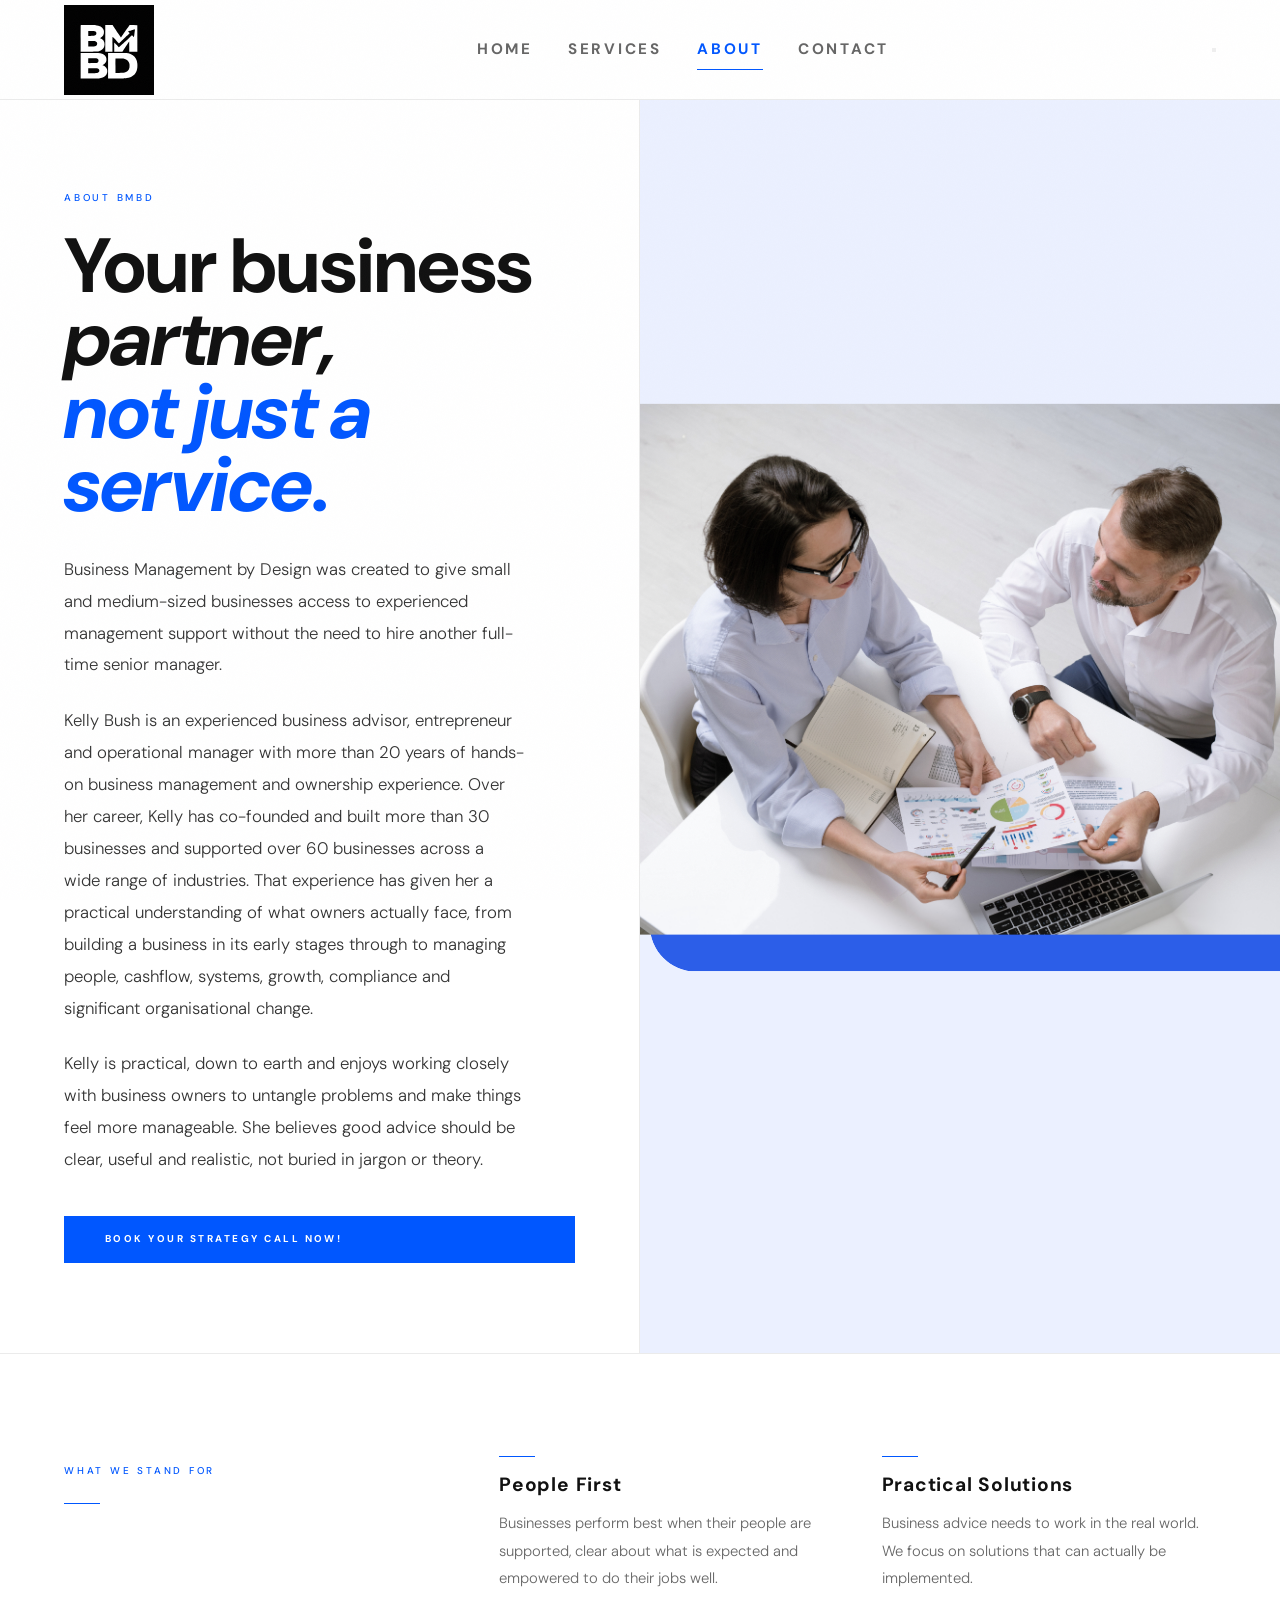
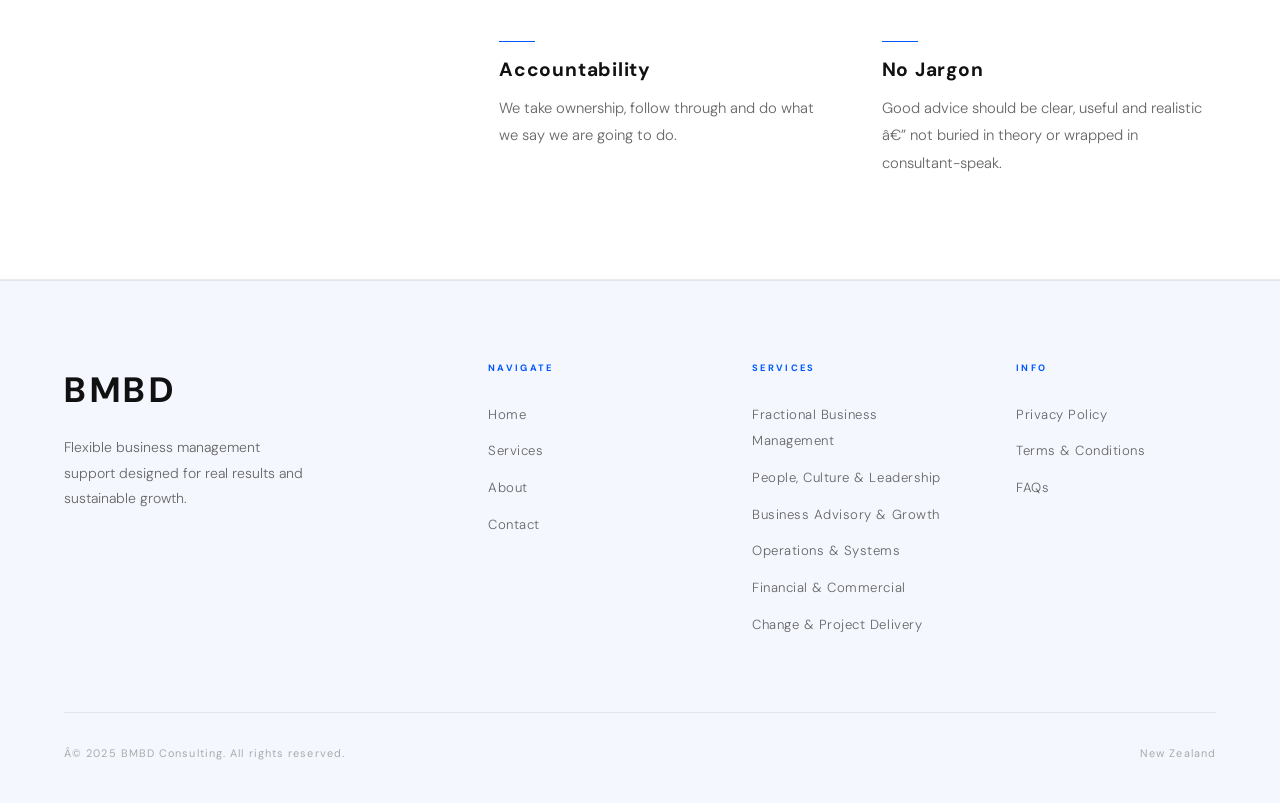
==== commit 5d8f5e24: "Use provided BMBD SVG file as logo Co-Authored-By: Claude Sonnet 4.6 <noreply@anthropic.com>" ====
--- a/about.html
+++ b/about.html
@@ -29,7 +29,7 @@
 </head>
 <body>
 <nav>
-  <a href="index.html"><img src="logo.jpg" alt="BMBD Consulting" class="nav-logo-img"/></a>
+  <a href="index.html"><img src="logo.svg" alt="BMBD Consulting" class="nav-logo-img"/></a>
   <ul class="nav-links">
     <li><a href="index.html">Home</a></li>
     <li><a href="services.html">Services</a></li>
@@ -139,3 +139,4 @@
 </body>
 </html>
 
+
